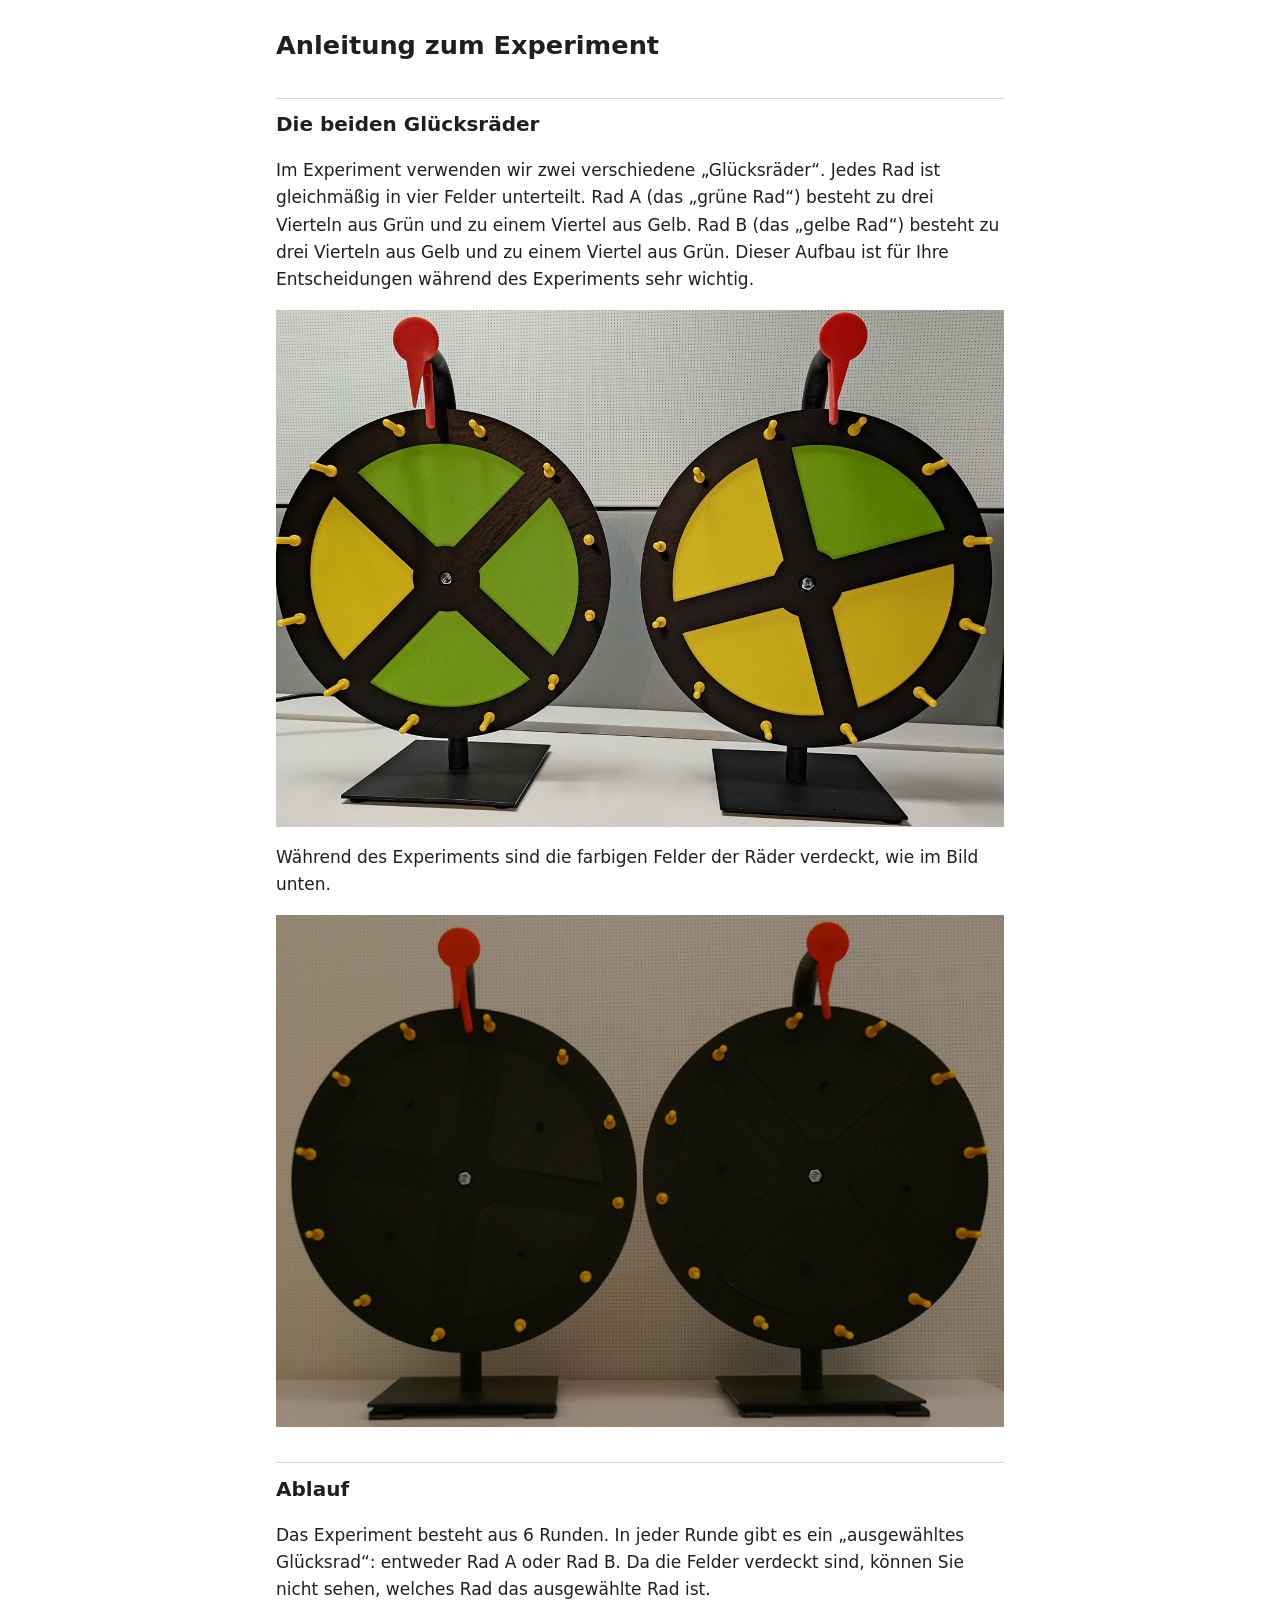
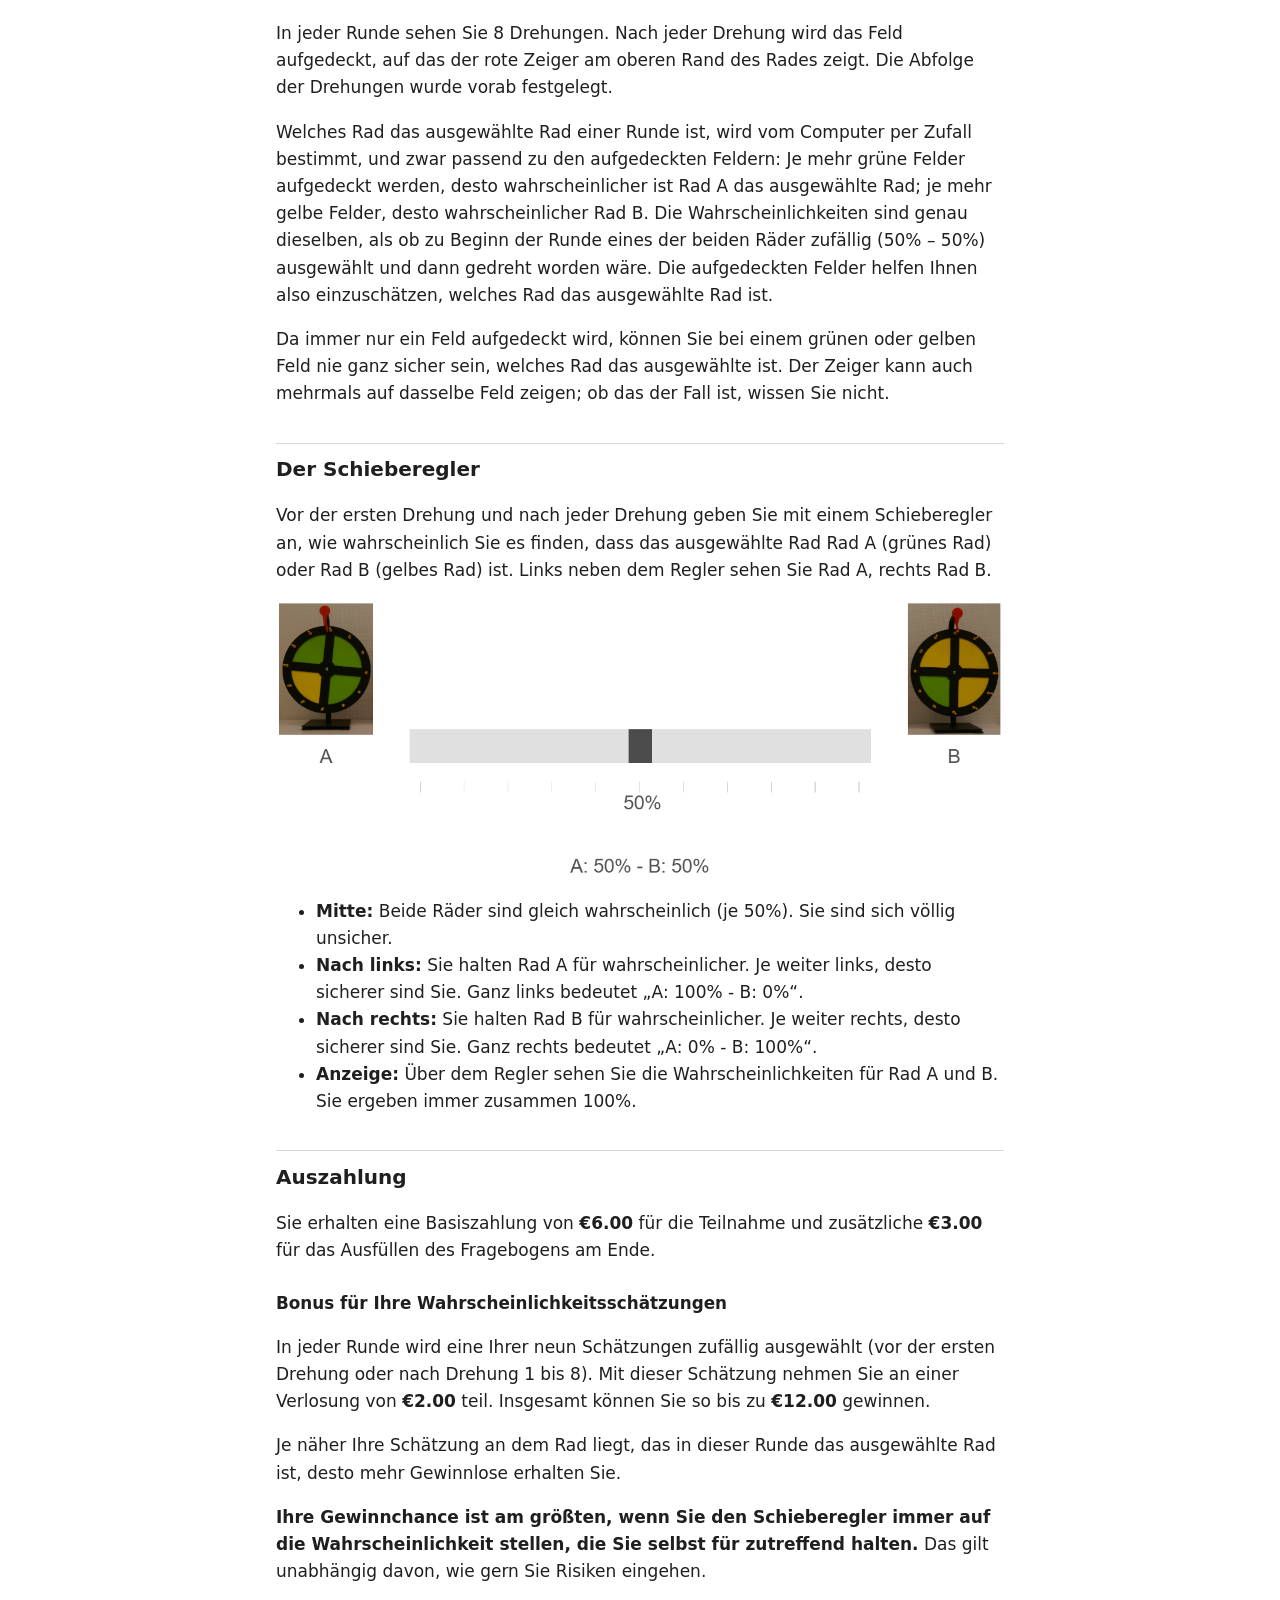
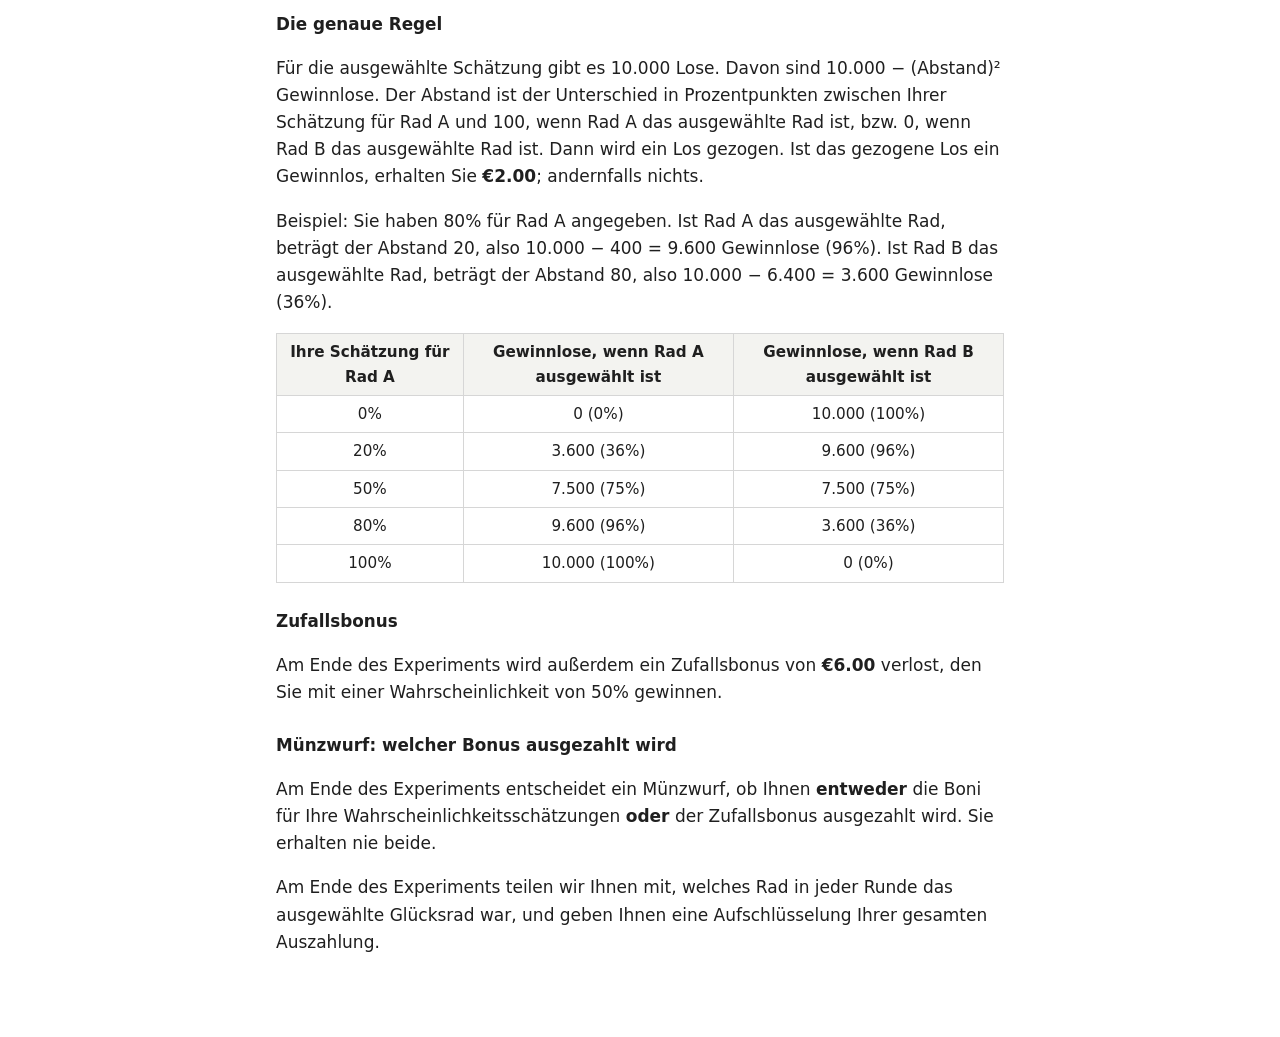
==== de/index.html @ ce8dafbd "Exact rule: say what a winning ticket pays (DE/EN) Co-Authored-By: Claude Fable 5.1 <noreply@anthrop" ====
<!doctype html>
<html lang="de">
<head>
<meta charset="utf-8">
<meta name="viewport" content="width=device-width, initial-scale=1">
<title>Anleitung zum Experiment</title>
<link rel="stylesheet" href="../style.css">
</head>
<body>
<main>
<h1>Anleitung zum Experiment</h1>

<h2>Die beiden Glücksräder</h2>
<p>Im Experiment verwenden wir zwei verschiedene „Glücksräder“. Jedes Rad ist gleichmäßig in vier Felder unterteilt. Rad A (das „grüne Rad“) besteht zu drei Vierteln aus Grün und zu einem Viertel aus Gelb. Rad B (das „gelbe Rad“) besteht zu drei Vierteln aus Gelb und zu einem Viertel aus Grün. Dieser Aufbau ist für Ihre Entscheidungen während des Experiments sehr wichtig.</p>
<img src="../img/wheels.png" width="1259" height="894" alt="Rad A links mit drei grünen und einem gelben Feld, Rad B rechts mit drei gelben und einem grünen Feld">
<p>Während des Experiments sind die farbigen Felder der Räder verdeckt, wie im Bild unten.</p>
<img src="../img/wheels-covered.png" width="746" height="524" alt="Die beiden Räder mit verdeckten Feldern">

<h2>Ablauf</h2>
<p>Das Experiment besteht aus 6 Runden. In jeder Runde gibt es ein „ausgewähltes Glücksrad“: entweder Rad A oder Rad B. Da die Felder verdeckt sind, können Sie nicht sehen, welches Rad das ausgewählte Rad ist.</p>
<p>In jeder Runde sehen Sie 8 Drehungen. Nach jeder Drehung wird das Feld aufgedeckt, auf das der rote Zeiger am oberen Rand des Rades zeigt. Die Abfolge der Drehungen wurde vorab festgelegt.</p>
<p>Welches Rad das ausgewählte Rad einer Runde ist, wird vom Computer per Zufall bestimmt, und zwar passend zu den aufgedeckten Feldern: Je mehr grüne Felder aufgedeckt werden, desto wahrscheinlicher ist Rad A das ausgewählte Rad; je mehr gelbe Felder, desto wahrscheinlicher Rad B. Die Wahrscheinlichkeiten sind genau dieselben, als ob zu Beginn der Runde eines der beiden Räder zufällig (50% – 50%) ausgewählt und dann gedreht worden wäre. Die aufgedeckten Felder helfen Ihnen also einzuschätzen, welches Rad das ausgewählte Rad ist.</p>
<p>Da immer nur ein Feld aufgedeckt wird, können Sie bei einem grünen oder gelben Feld nie ganz sicher sein, welches Rad das ausgewählte ist. Der Zeiger kann auch mehrmals auf dasselbe Feld zeigen; ob das der Fall ist, wissen Sie nicht.</p>

<h2>Der Schieberegler</h2>
<p>Vor der ersten Drehung und nach jeder Drehung geben Sie mit einem Schieberegler an, wie wahrscheinlich Sie es finden, dass das ausgewählte Rad Rad A (grünes Rad) oder Rad B (gelbes Rad) ist. Links neben dem Regler sehen Sie Rad A, rechts Rad B.</p>
<img src="../img/slider.png" width="1210" height="465" alt="Schieberegler zwischen Rad A (links) und Rad B (rechts) mit der Anzeige „A: 50% - B: 50%“">
<ul>
<li><b>Mitte:</b> Beide Räder sind gleich wahrscheinlich (je 50%). Sie sind sich völlig unsicher.</li><li><b>Nach links:</b> Sie halten Rad A für wahrscheinlicher. Je weiter links, desto sicherer sind Sie. Ganz links bedeutet „A: 100% - B: 0%“.</li><li><b>Nach rechts:</b> Sie halten Rad B für wahrscheinlicher. Je weiter rechts, desto sicherer sind Sie. Ganz rechts bedeutet „A: 0% - B: 100%“.</li><li><b>Anzeige:</b> Über dem Regler sehen Sie die Wahrscheinlichkeiten für Rad A und B. Sie ergeben immer zusammen 100%.</li>
</ul>

<h2>Auszahlung</h2>
<p>Sie erhalten eine Basiszahlung von <b>€6.00</b> für die Teilnahme und zusätzliche <b>€3.00</b> für das Ausfüllen des Fragebogens am Ende.</p>
<h3>Bonus für Ihre Wahrscheinlichkeitsschätzungen</h3>
<p>In jeder Runde wird eine Ihrer neun Schätzungen zufällig ausgewählt (vor der ersten Drehung oder nach Drehung 1 bis 8). Mit dieser Schätzung nehmen Sie an einer Verlosung von <b>€2.00</b> teil. Insgesamt können Sie so bis zu <b>€12.00</b> gewinnen.</p>
<p>Je näher Ihre Schätzung an dem Rad liegt, das in dieser Runde das ausgewählte Rad ist, desto mehr Gewinnlose erhalten Sie.</p>
<p><b>Ihre Gewinnchance ist am größten, wenn Sie den Schieberegler immer auf die Wahrscheinlichkeit stellen, die Sie selbst für zutreffend halten.</b> Das gilt unabhängig davon, wie gern Sie Risiken eingehen.</p>
<h3>Die genaue Regel</h3>
<p>Für die ausgewählte Schätzung gibt es 10.000 Lose. Davon sind 10.000 − (Abstand)² Gewinnlose. Der Abstand ist der Unterschied in Prozentpunkten zwischen Ihrer Schätzung für Rad A und 100, wenn Rad A das ausgewählte Rad ist, bzw. 0, wenn Rad B das ausgewählte Rad ist. Dann wird ein Los gezogen. Ist das gezogene Los ein Gewinnlos, erhalten Sie <b>€2.00</b>; andernfalls nichts.</p>
<p>Beispiel: Sie haben 80% für Rad A angegeben. Ist Rad A das ausgewählte Rad, beträgt der Abstand 20, also 10.000 − 400 = 9.600 Gewinnlose (96%). Ist Rad B das ausgewählte Rad, beträgt der Abstand 80, also 10.000 − 6.400 = 3.600 Gewinnlose (36%).</p>
<div class="table-wrap"><table>
<thead><tr><th scope="col">Ihre Schätzung für Rad A</th><th scope="col">Gewinnlose, wenn Rad A ausgewählt ist</th><th scope="col">Gewinnlose, wenn Rad B ausgewählt ist</th></tr></thead>
<tbody>
<tr><td>0%</td><td>0 (0%)</td><td>10.000 (100%)</td></tr>
<tr><td>20%</td><td>3.600 (36%)</td><td>9.600 (96%)</td></tr>
<tr><td>50%</td><td>7.500 (75%)</td><td>7.500 (75%)</td></tr>
<tr><td>80%</td><td>9.600 (96%)</td><td>3.600 (36%)</td></tr>
<tr><td>100%</td><td>10.000 (100%)</td><td>0 (0%)</td></tr>
</tbody>
</table></div>
<h3>Zufallsbonus</h3>
<p>Am Ende des Experiments wird außerdem ein Zufallsbonus von <b>€6.00</b> verlost, den Sie mit einer Wahrscheinlichkeit von 50% gewinnen.</p>
<h3>Münzwurf: welcher Bonus ausgezahlt wird</h3>
<p>Am Ende des Experiments entscheidet ein Münzwurf, ob Ihnen <b>entweder</b> die Boni für Ihre Wahrscheinlichkeitsschätzungen <b>oder</b> der Zufallsbonus ausgezahlt wird. Sie erhalten nie beide.</p>
<p>Am Ende des Experiments teilen wir Ihnen mit, welches Rad in jeder Runde das ausgewählte Glücksrad war, und geben Ihnen eine Aufschlüsselung Ihrer gesamten Auszahlung.</p>
</main>
</body>
</html>
---- style.css ----
:root {
  --text: #1f1f1f;
  --muted: #555;
  --bg: #ffffff;
  --line: #d6d6d6;
  --accent: #2f6f2f;
  --head: #f3f3f0;
}

@media (prefers-color-scheme: dark) {
  :root {
    --text: #ececec;
    --muted: #b5b5b5;
    --bg: #161616;
    --line: #3a3a3a;
    --accent: #8fd18f;
    --head: #222;
  }
}

* { box-sizing: border-box; }

html { -webkit-text-size-adjust: 100%; }

body {
  margin: 0;
  background: var(--bg);
  color: var(--text);
  font: 17px/1.6 system-ui, -apple-system, "Segoe UI", Roboto, Arial, sans-serif;
}

main {
  max-width: 760px;
  margin: 0 auto;
  padding: 24px 16px 64px;
}

h1 { font-size: 1.6rem; line-height: 1.25; margin: 0.4rem 0 1.2rem; }
h2 { font-size: 1.25rem; margin: 2.2rem 0 0.6rem; padding-top: 0.6rem; border-top: 1px solid var(--line); }
h3 { font-size: 1.05rem; margin: 1.6rem 0 0.4rem; }

p, li { max-width: 68ch; }

img {
  display: block;
  max-width: 100%;
  height: auto;
  margin: 12px auto 16px;
}

a { color: var(--accent); }

.table-wrap { overflow-x: auto; margin: 12px 0 8px; }

table { border-collapse: collapse; width: 100%; font-size: 0.95rem; }

th, td { border: 1px solid var(--line); padding: 6px 10px; text-align: center; }

th { background: var(--head); font-weight: 600; }
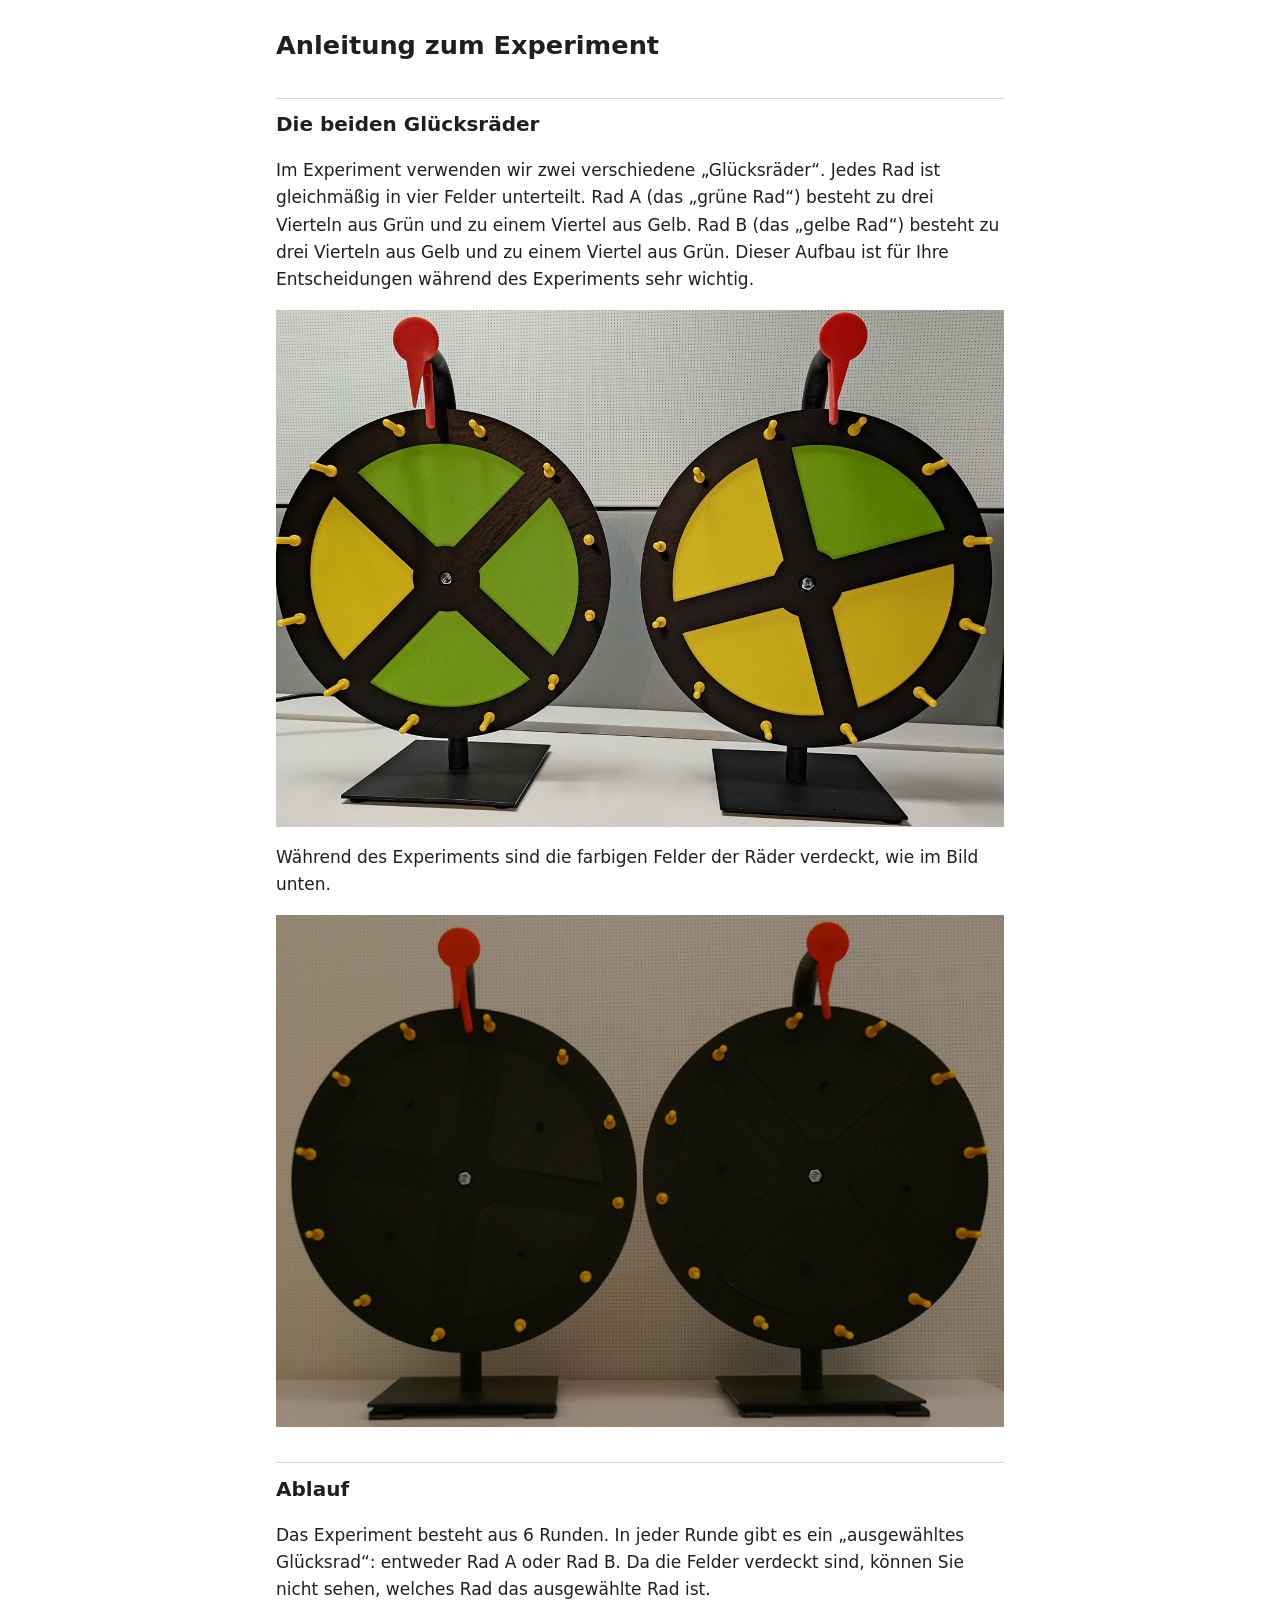
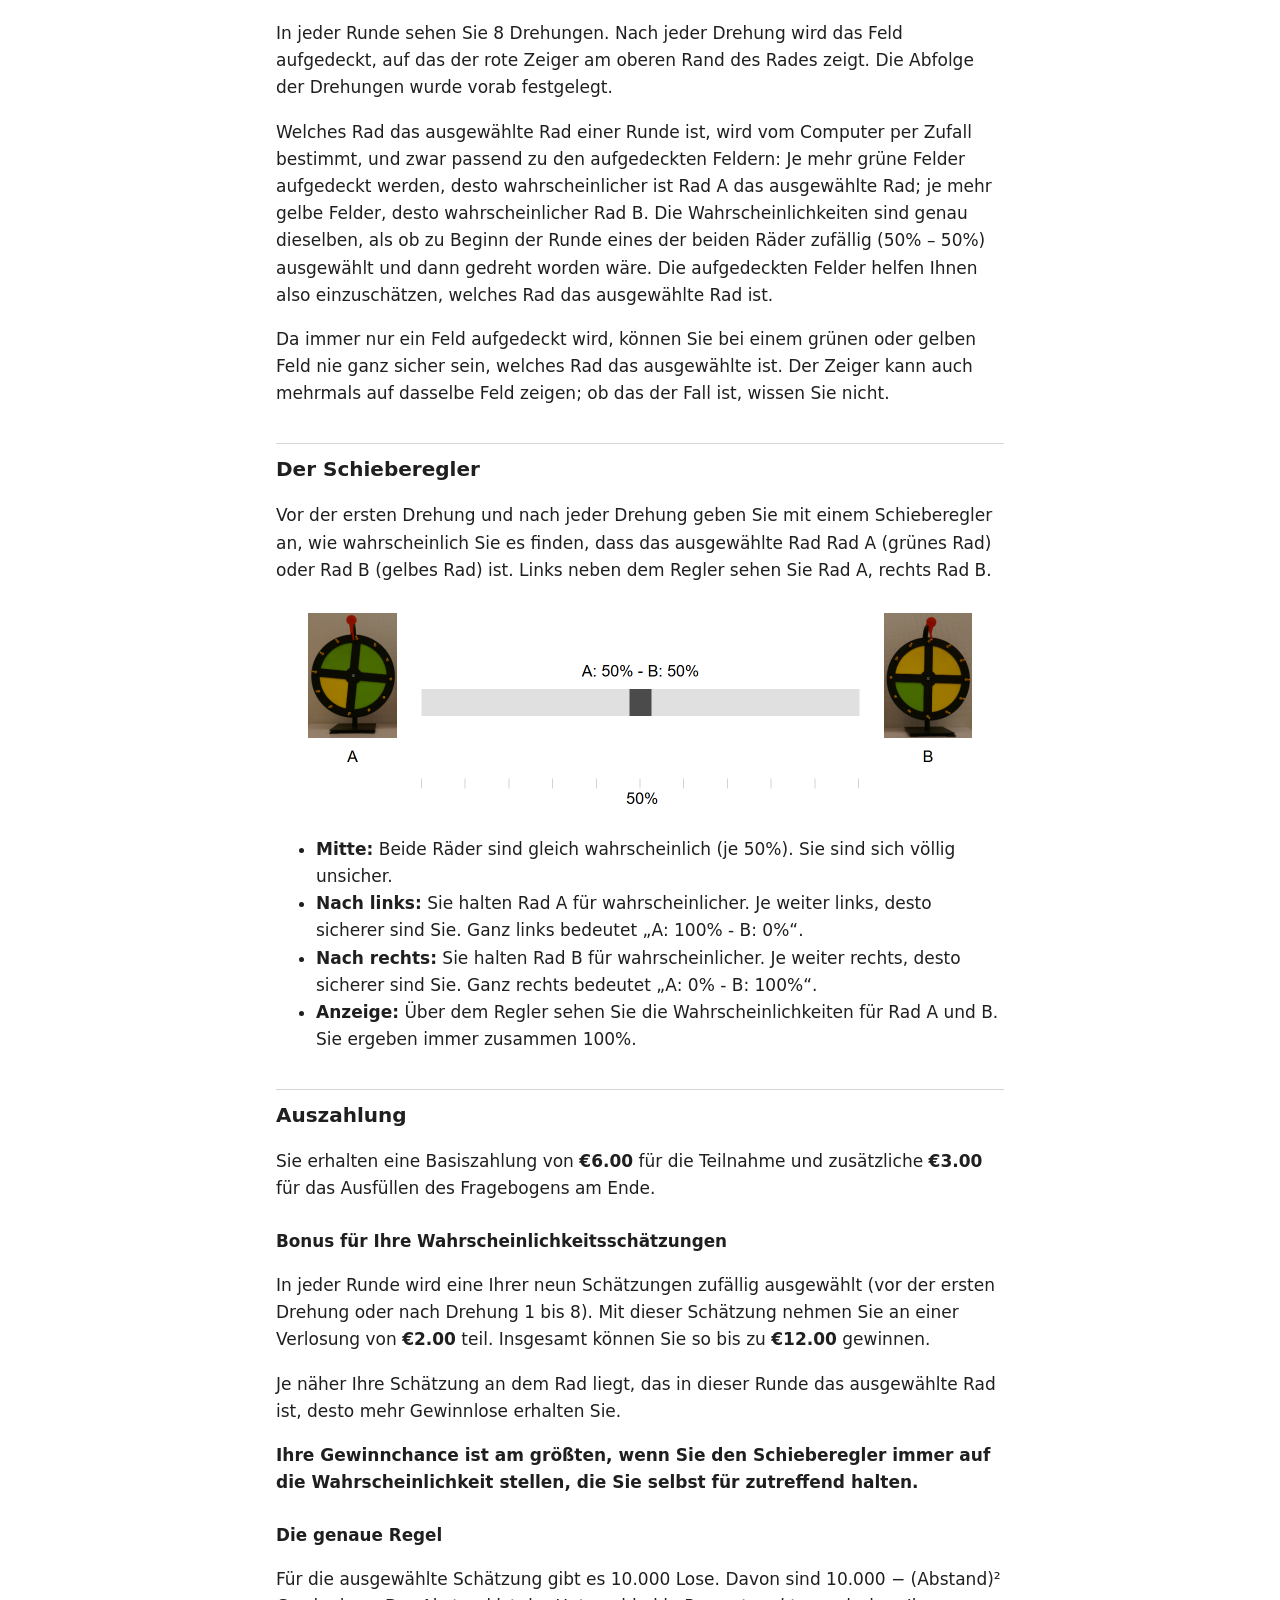
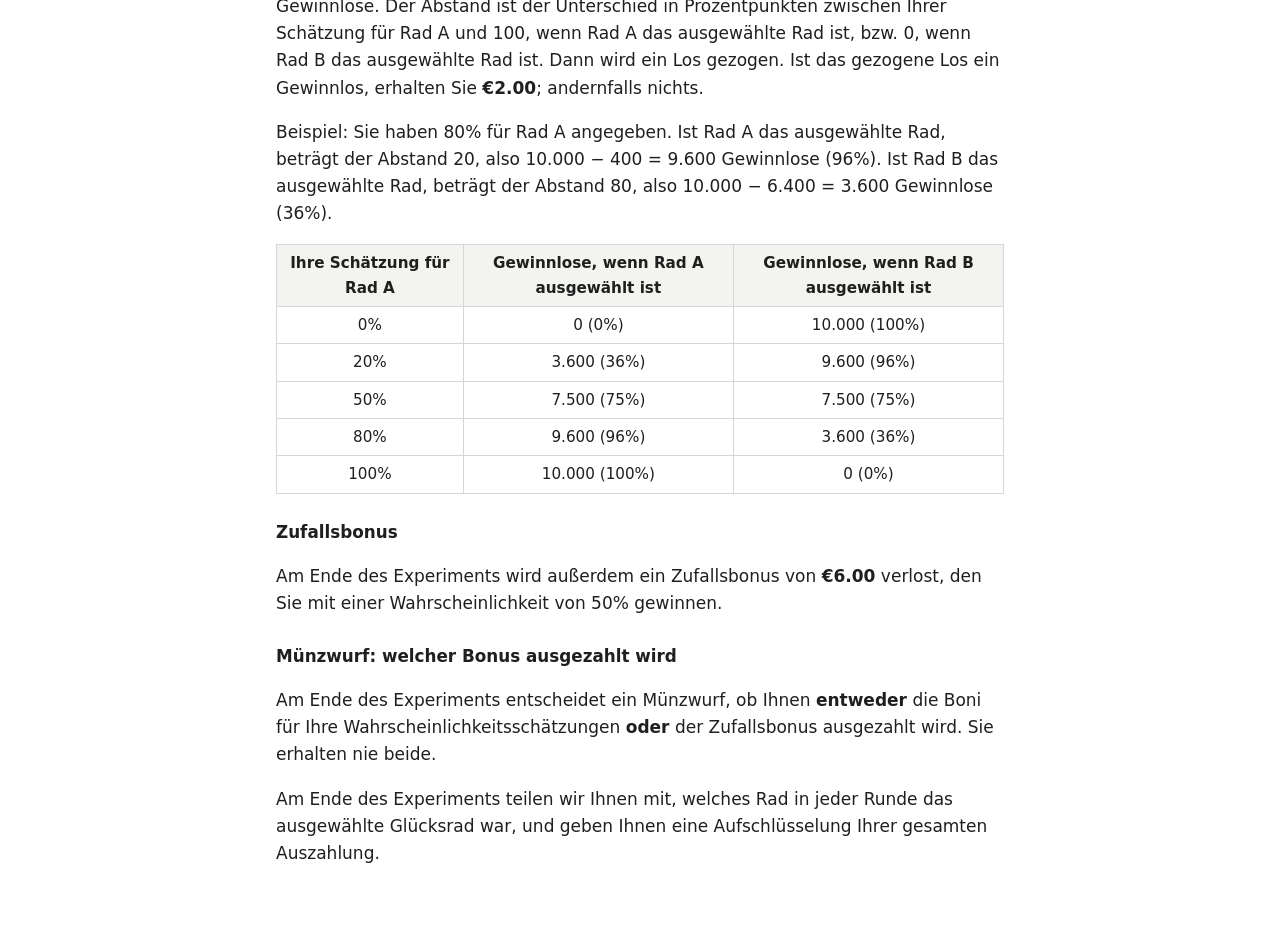
==== commit 2dee4636: "New-style slider picture (readout above the slider); drop the risk-attitude sentence Co-Authored-By:" ====
--- a/de/index.html
+++ b/de/index.html
@@ -24,7 +24,7 @@
 
 <h2>Der Schieberegler</h2>
 <p>Vor der ersten Drehung und nach jeder Drehung geben Sie mit einem Schieberegler an, wie wahrscheinlich Sie es finden, dass das ausgewählte Rad Rad A (grünes Rad) oder Rad B (gelbes Rad) ist. Links neben dem Regler sehen Sie Rad A, rechts Rad B.</p>
-<img src="../img/slider.png" width="1210" height="465" alt="Schieberegler zwischen Rad A (links) und Rad B (rechts) mit der Anzeige „A: 50% - B: 50%“">
+<img src="../img/slider.png" width="688" height="218" alt="Schieberegler zwischen Rad A (links) und Rad B (rechts) mit der Anzeige „A: 50% - B: 50%“">
 <ul>
 <li><b>Mitte:</b> Beide Räder sind gleich wahrscheinlich (je 50%). Sie sind sich völlig unsicher.</li><li><b>Nach links:</b> Sie halten Rad A für wahrscheinlicher. Je weiter links, desto sicherer sind Sie. Ganz links bedeutet „A: 100% - B: 0%“.</li><li><b>Nach rechts:</b> Sie halten Rad B für wahrscheinlicher. Je weiter rechts, desto sicherer sind Sie. Ganz rechts bedeutet „A: 0% - B: 100%“.</li><li><b>Anzeige:</b> Über dem Regler sehen Sie die Wahrscheinlichkeiten für Rad A und B. Sie ergeben immer zusammen 100%.</li>
 </ul>
@@ -34,7 +34,7 @@
 <h3>Bonus für Ihre Wahrscheinlichkeitsschätzungen</h3>
 <p>In jeder Runde wird eine Ihrer neun Schätzungen zufällig ausgewählt (vor der ersten Drehung oder nach Drehung 1 bis 8). Mit dieser Schätzung nehmen Sie an einer Verlosung von <b>€2.00</b> teil. Insgesamt können Sie so bis zu <b>€12.00</b> gewinnen.</p>
 <p>Je näher Ihre Schätzung an dem Rad liegt, das in dieser Runde das ausgewählte Rad ist, desto mehr Gewinnlose erhalten Sie.</p>
-<p><b>Ihre Gewinnchance ist am größten, wenn Sie den Schieberegler immer auf die Wahrscheinlichkeit stellen, die Sie selbst für zutreffend halten.</b> Das gilt unabhängig davon, wie gern Sie Risiken eingehen.</p>
+<p><b>Ihre Gewinnchance ist am größten, wenn Sie den Schieberegler immer auf die Wahrscheinlichkeit stellen, die Sie selbst für zutreffend halten.</b></p>
 <h3>Die genaue Regel</h3>
 <p>Für die ausgewählte Schätzung gibt es 10.000 Lose. Davon sind 10.000 − (Abstand)² Gewinnlose. Der Abstand ist der Unterschied in Prozentpunkten zwischen Ihrer Schätzung für Rad A und 100, wenn Rad A das ausgewählte Rad ist, bzw. 0, wenn Rad B das ausgewählte Rad ist. Dann wird ein Los gezogen. Ist das gezogene Los ein Gewinnlos, erhalten Sie <b>€2.00</b>; andernfalls nichts.</p>
 <p>Beispiel: Sie haben 80% für Rad A angegeben. Ist Rad A das ausgewählte Rad, beträgt der Abstand 20, also 10.000 − 400 = 9.600 Gewinnlose (96%). Ist Rad B das ausgewählte Rad, beträgt der Abstand 80, also 10.000 − 6.400 = 3.600 Gewinnlose (36%).</p>
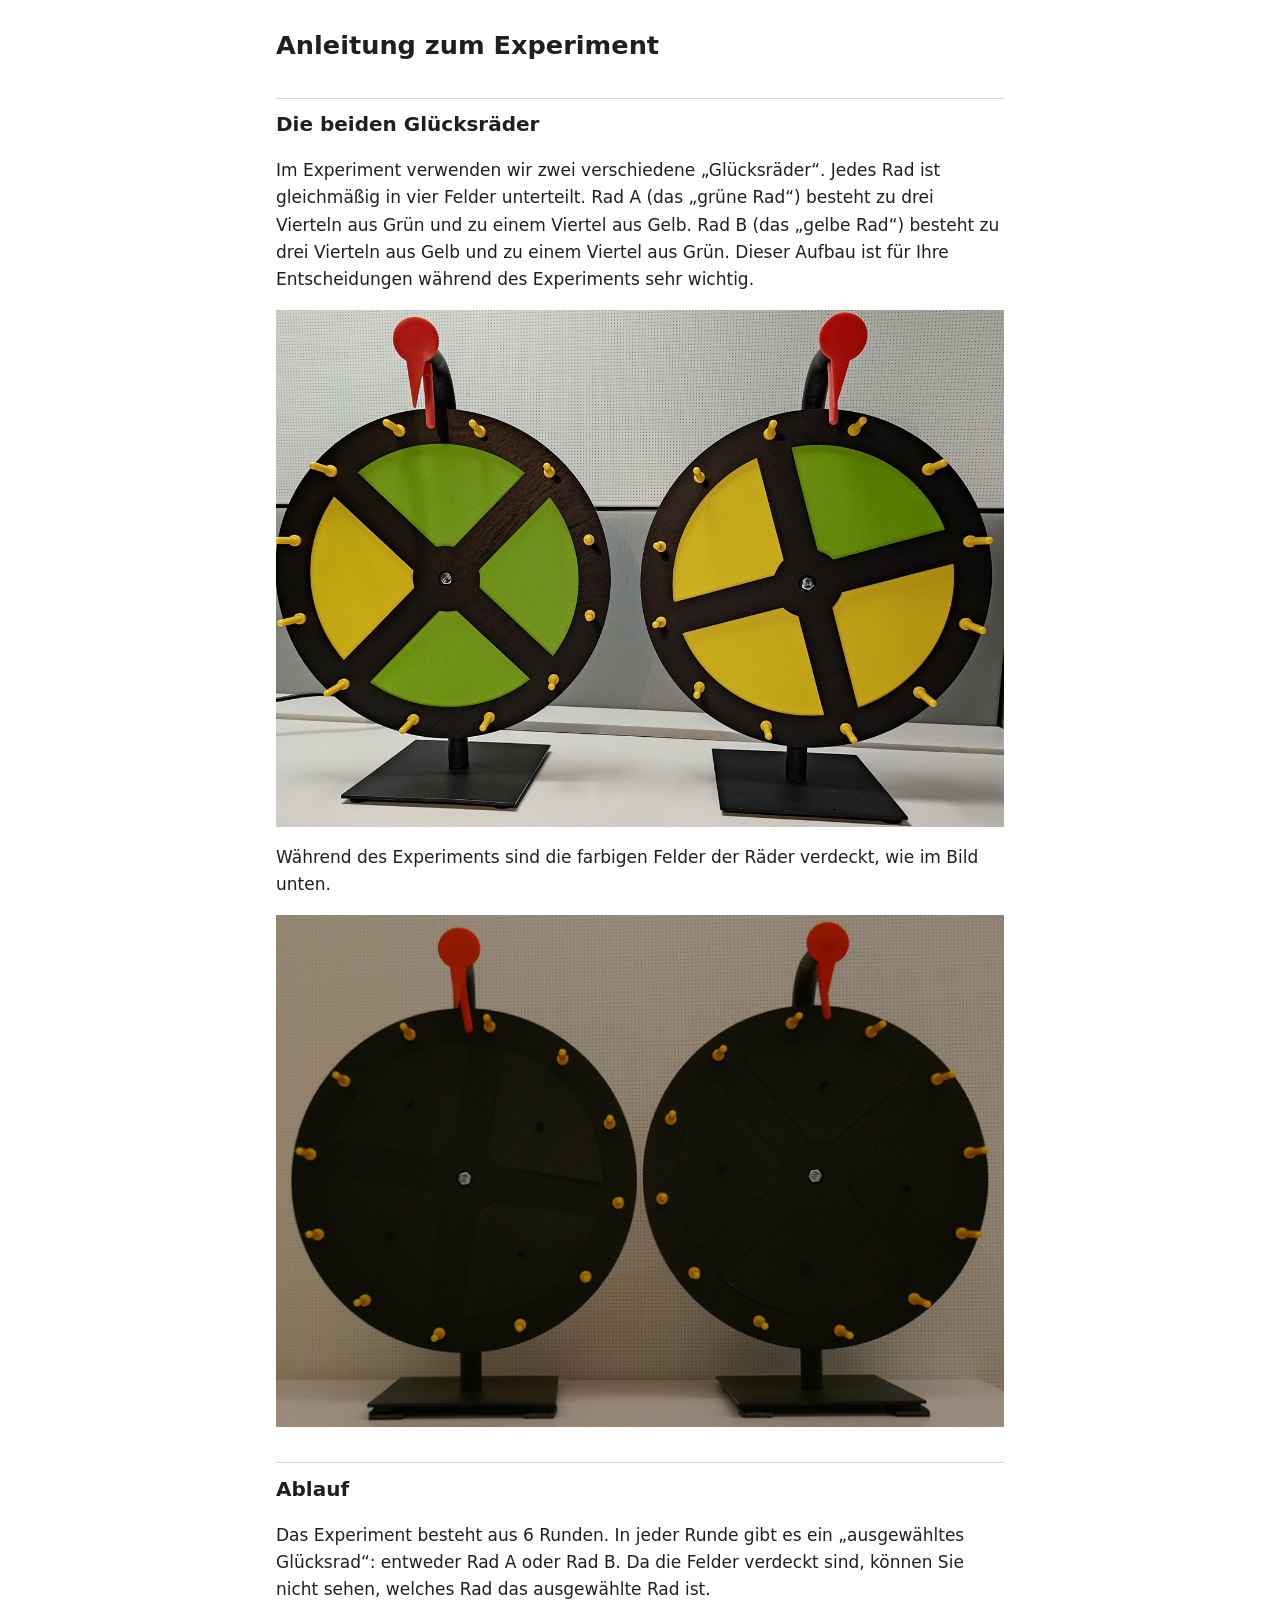
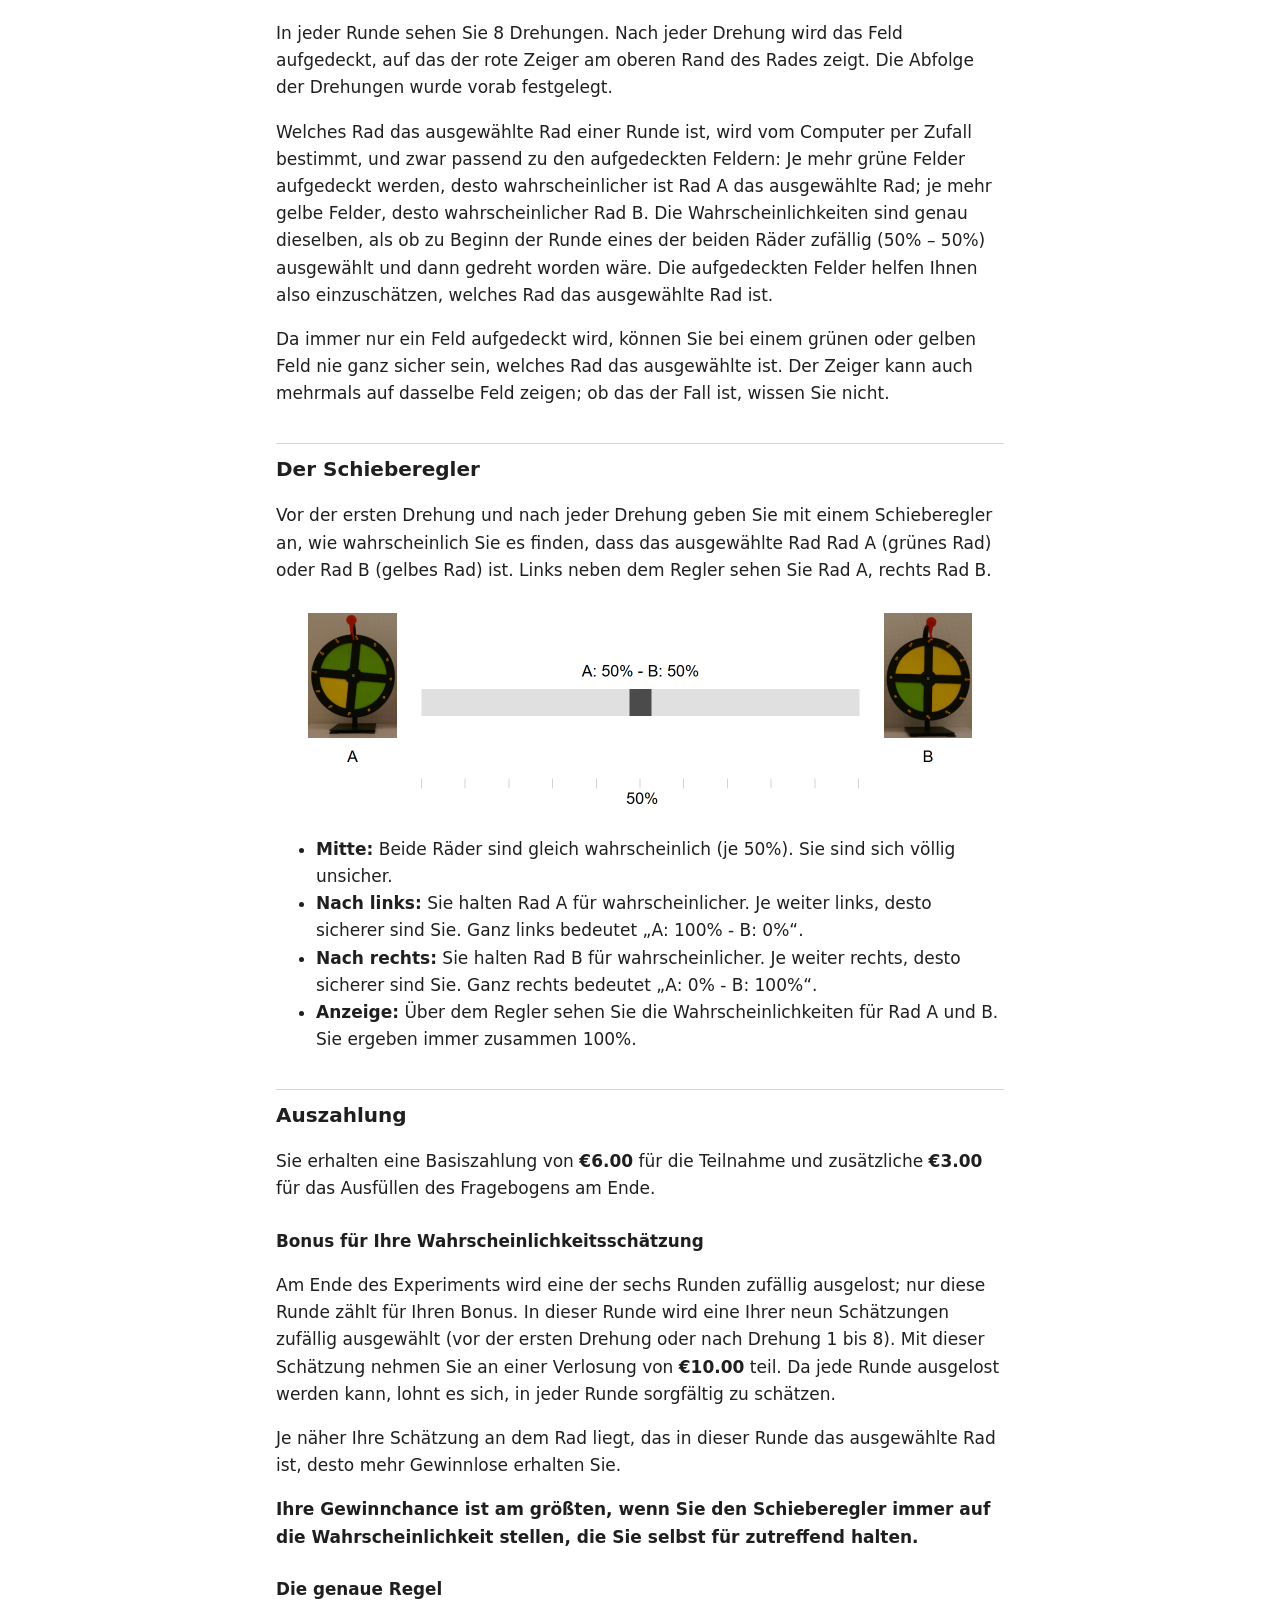
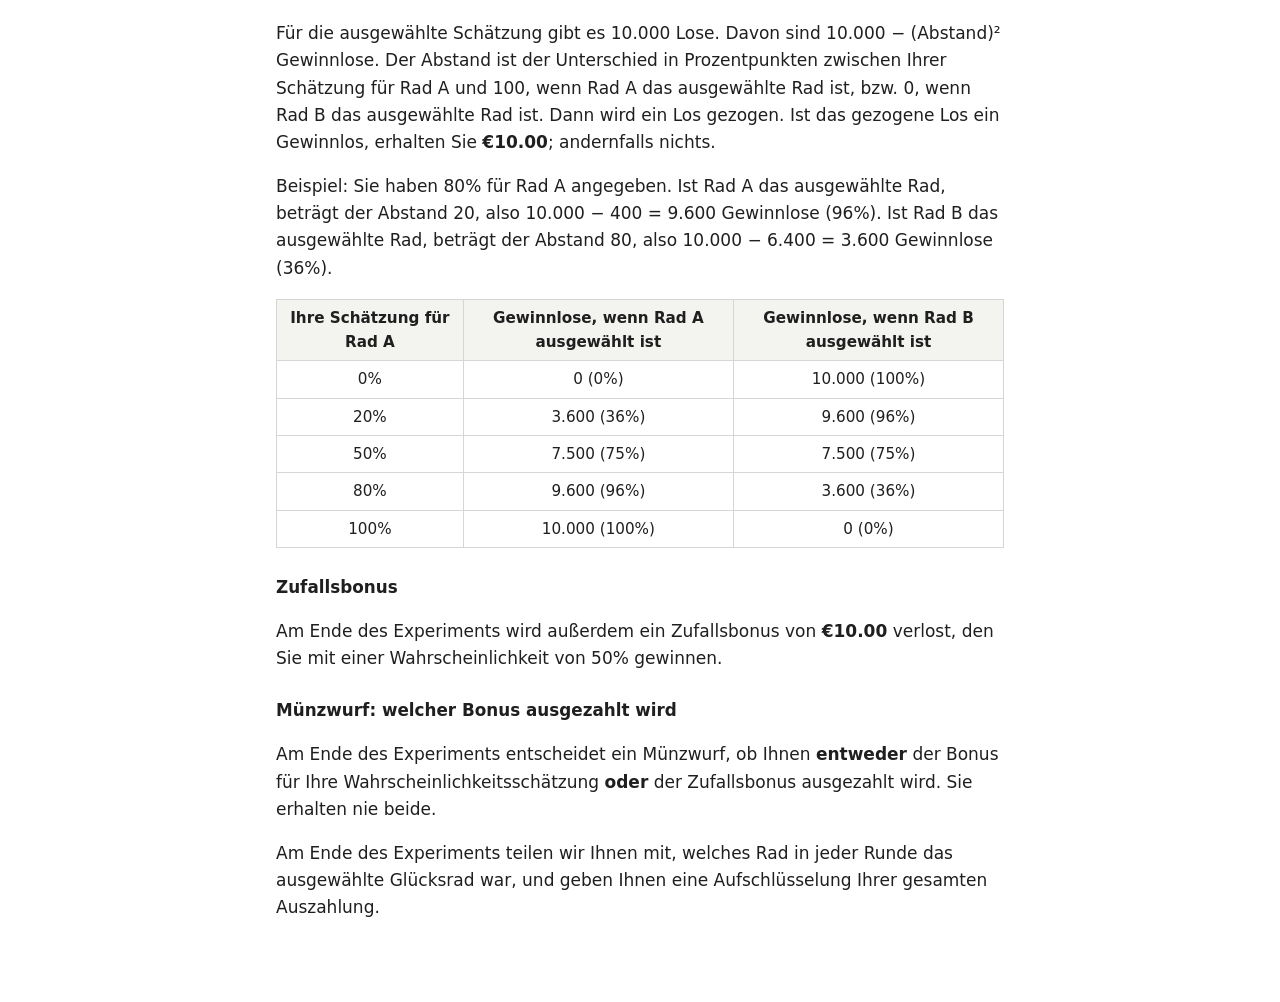
==== commit f17eaa1c: "Pay one round: one drawn round, coin flip between its belief lottery and its bonus (10.00 each) Co-A" ====
--- a/de/index.html
+++ b/de/index.html
@@ -31,12 +31,12 @@
 
 <h2>Auszahlung</h2>
 <p>Sie erhalten eine Basiszahlung von <b>€6.00</b> für die Teilnahme und zusätzliche <b>€3.00</b> für das Ausfüllen des Fragebogens am Ende.</p>
-<h3>Bonus für Ihre Wahrscheinlichkeitsschätzungen</h3>
-<p>In jeder Runde wird eine Ihrer neun Schätzungen zufällig ausgewählt (vor der ersten Drehung oder nach Drehung 1 bis 8). Mit dieser Schätzung nehmen Sie an einer Verlosung von <b>€2.00</b> teil. Insgesamt können Sie so bis zu <b>€12.00</b> gewinnen.</p>
+<h3>Bonus für Ihre Wahrscheinlichkeitsschätzung</h3>
+<p>Am Ende des Experiments wird eine der sechs Runden zufällig ausgelost; nur diese Runde zählt für Ihren Bonus. In dieser Runde wird eine Ihrer neun Schätzungen zufällig ausgewählt (vor der ersten Drehung oder nach Drehung 1 bis 8). Mit dieser Schätzung nehmen Sie an einer Verlosung von <b>€10.00</b> teil. Da jede Runde ausgelost werden kann, lohnt es sich, in jeder Runde sorgfältig zu schätzen.</p>
 <p>Je näher Ihre Schätzung an dem Rad liegt, das in dieser Runde das ausgewählte Rad ist, desto mehr Gewinnlose erhalten Sie.</p>
 <p><b>Ihre Gewinnchance ist am größten, wenn Sie den Schieberegler immer auf die Wahrscheinlichkeit stellen, die Sie selbst für zutreffend halten.</b></p>
 <h3>Die genaue Regel</h3>
-<p>Für die ausgewählte Schätzung gibt es 10.000 Lose. Davon sind 10.000 − (Abstand)² Gewinnlose. Der Abstand ist der Unterschied in Prozentpunkten zwischen Ihrer Schätzung für Rad A und 100, wenn Rad A das ausgewählte Rad ist, bzw. 0, wenn Rad B das ausgewählte Rad ist. Dann wird ein Los gezogen. Ist das gezogene Los ein Gewinnlos, erhalten Sie <b>€2.00</b>; andernfalls nichts.</p>
+<p>Für die ausgewählte Schätzung gibt es 10.000 Lose. Davon sind 10.000 − (Abstand)² Gewinnlose. Der Abstand ist der Unterschied in Prozentpunkten zwischen Ihrer Schätzung für Rad A und 100, wenn Rad A das ausgewählte Rad ist, bzw. 0, wenn Rad B das ausgewählte Rad ist. Dann wird ein Los gezogen. Ist das gezogene Los ein Gewinnlos, erhalten Sie <b>€10.00</b>; andernfalls nichts.</p>
 <p>Beispiel: Sie haben 80% für Rad A angegeben. Ist Rad A das ausgewählte Rad, beträgt der Abstand 20, also 10.000 − 400 = 9.600 Gewinnlose (96%). Ist Rad B das ausgewählte Rad, beträgt der Abstand 80, also 10.000 − 6.400 = 3.600 Gewinnlose (36%).</p>
 <div class="table-wrap"><table>
 <thead><tr><th scope="col">Ihre Schätzung für Rad A</th><th scope="col">Gewinnlose, wenn Rad A ausgewählt ist</th><th scope="col">Gewinnlose, wenn Rad B ausgewählt ist</th></tr></thead>
@@ -49,9 +49,9 @@
 </tbody>
 </table></div>
 <h3>Zufallsbonus</h3>
-<p>Am Ende des Experiments wird außerdem ein Zufallsbonus von <b>€6.00</b> verlost, den Sie mit einer Wahrscheinlichkeit von 50% gewinnen.</p>
+<p>Am Ende des Experiments wird außerdem ein Zufallsbonus von <b>€10.00</b> verlost, den Sie mit einer Wahrscheinlichkeit von 50% gewinnen.</p>
 <h3>Münzwurf: welcher Bonus ausgezahlt wird</h3>
-<p>Am Ende des Experiments entscheidet ein Münzwurf, ob Ihnen <b>entweder</b> die Boni für Ihre Wahrscheinlichkeitsschätzungen <b>oder</b> der Zufallsbonus ausgezahlt wird. Sie erhalten nie beide.</p>
+<p>Am Ende des Experiments entscheidet ein Münzwurf, ob Ihnen <b>entweder</b> der Bonus für Ihre Wahrscheinlichkeitsschätzung <b>oder</b> der Zufallsbonus ausgezahlt wird. Sie erhalten nie beide.</p>
 <p>Am Ende des Experiments teilen wir Ihnen mit, welches Rad in jeder Runde das ausgewählte Glücksrad war, und geben Ihnen eine Aufschlüsselung Ihrer gesamten Auszahlung.</p>
 </main>
 </body>
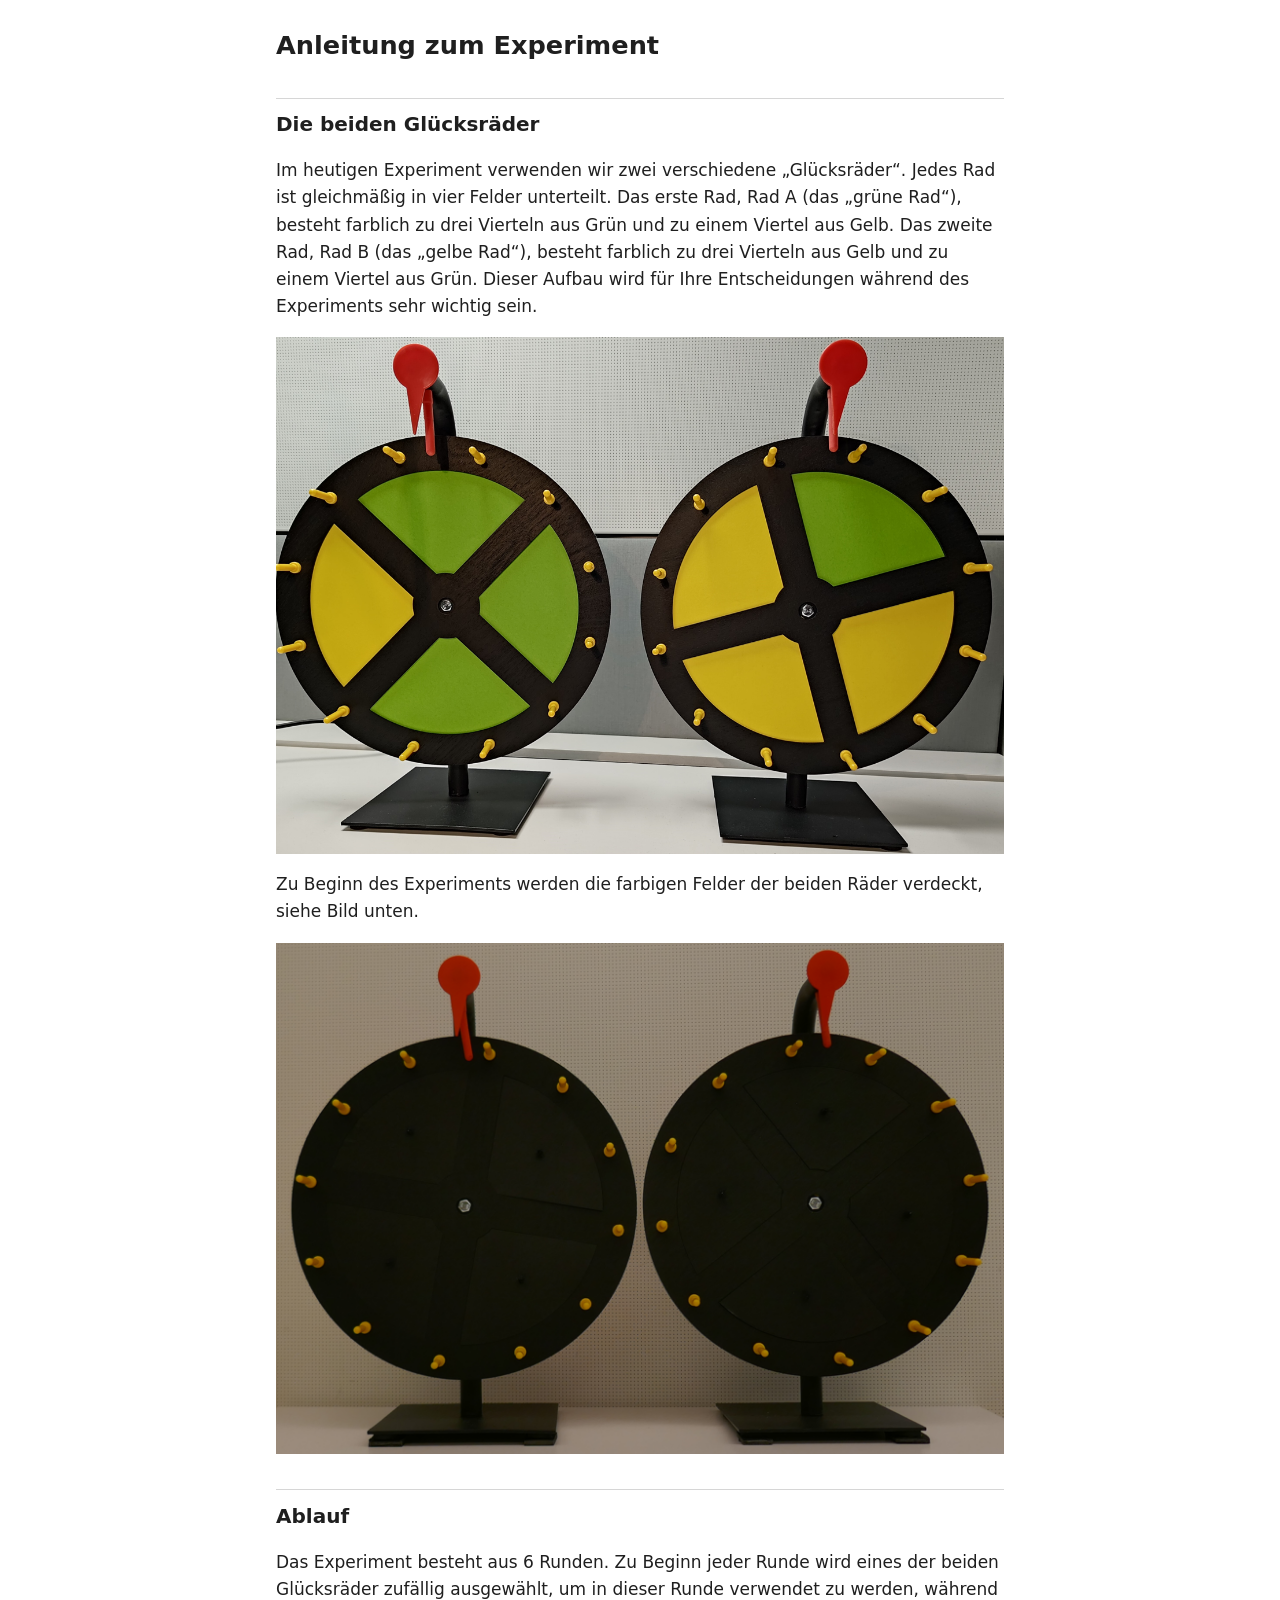
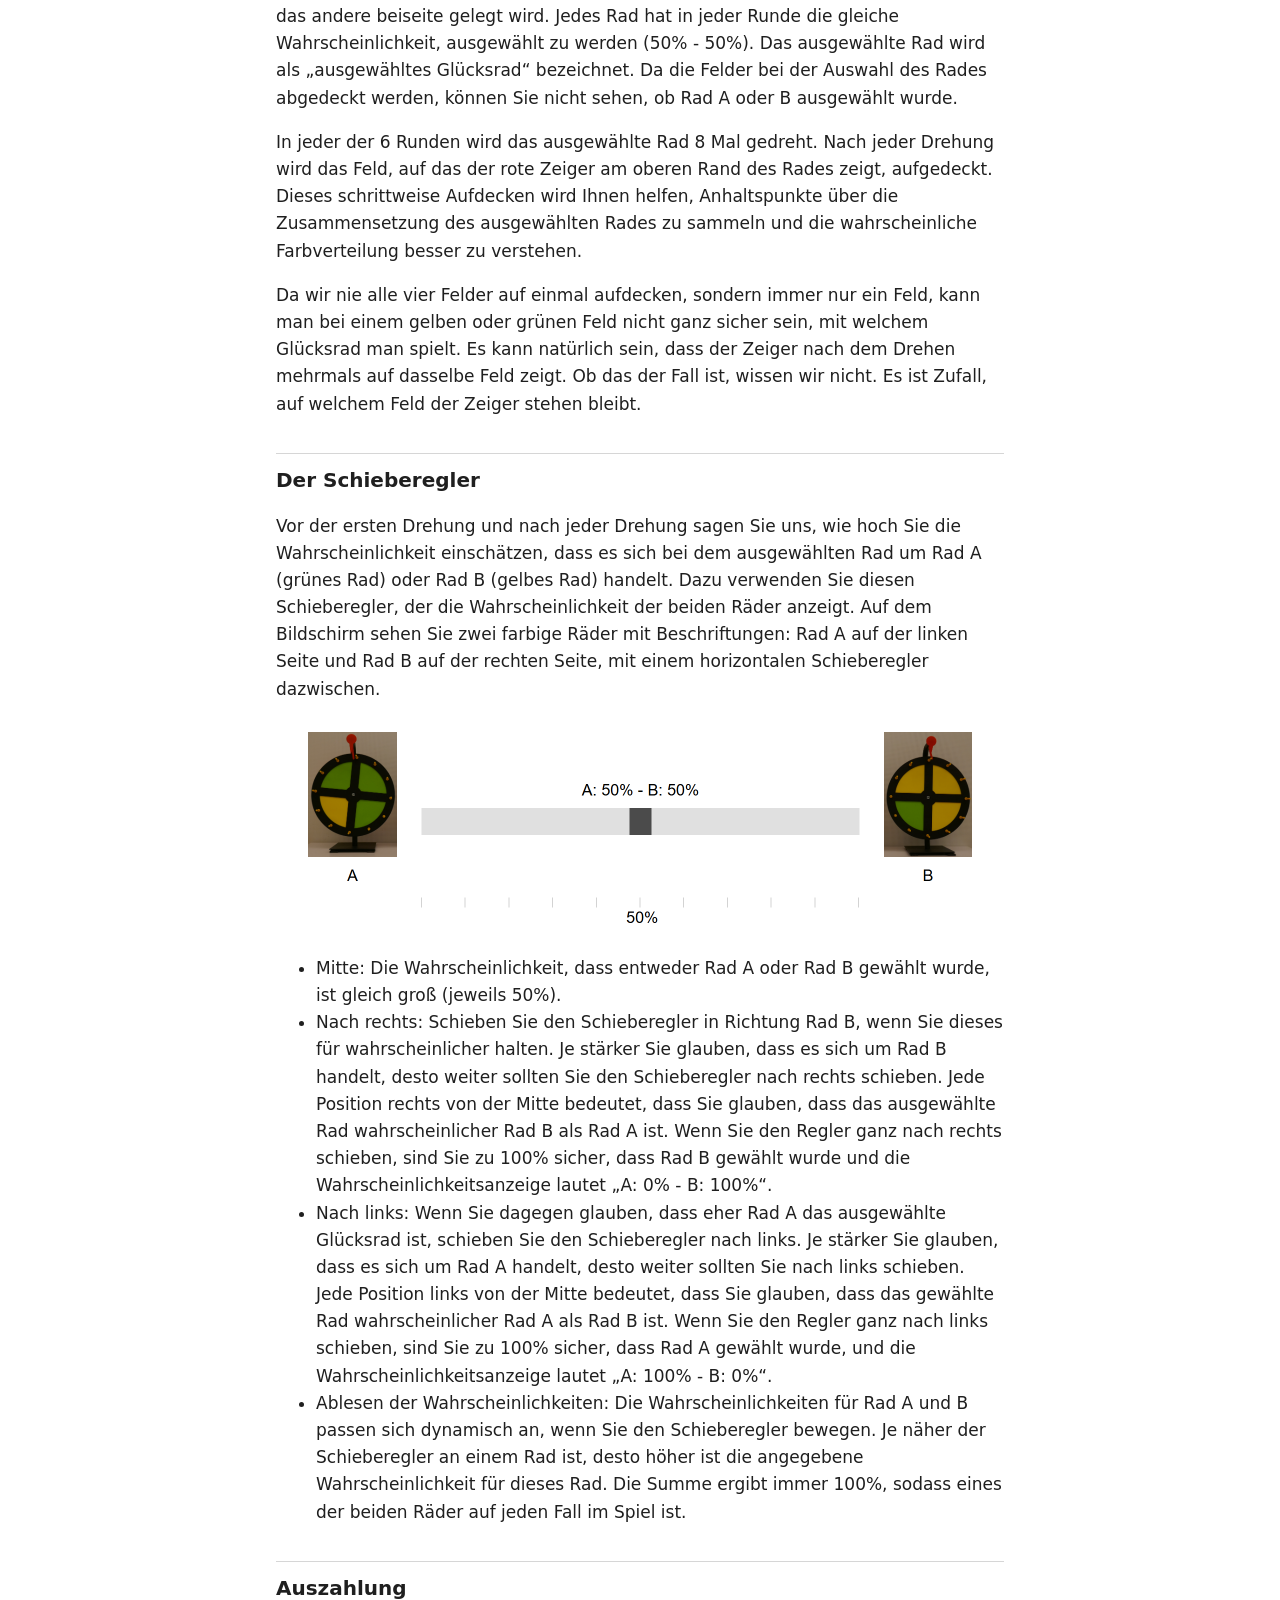
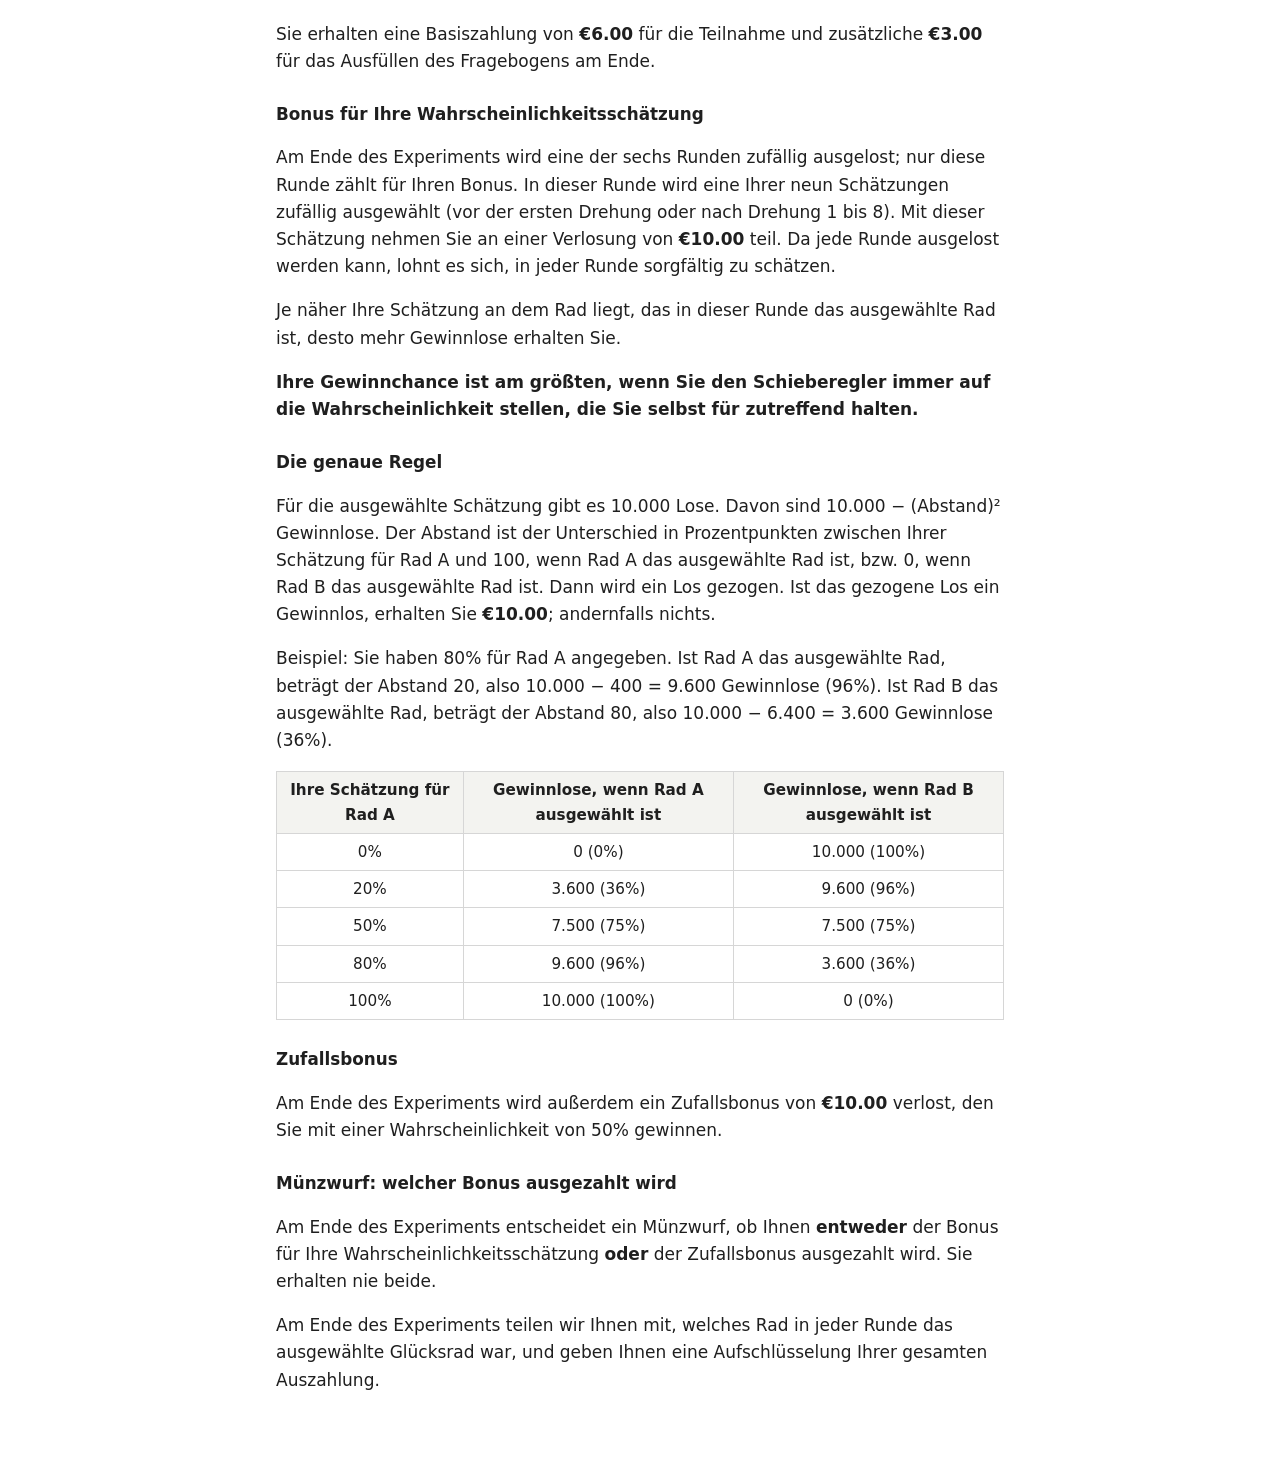
==== commit 3b3b1af5: "German pages: game description as on the HHU instructions site Replace the wheels, procedure and sli" ====
--- a/de/index.html
+++ b/de/index.html
@@ -11,22 +11,24 @@
 <h1>Anleitung zum Experiment</h1>
 
 <h2>Die beiden Glücksräder</h2>
-<p>Im Experiment verwenden wir zwei verschiedene „Glücksräder“. Jedes Rad ist gleichmäßig in vier Felder unterteilt. Rad A (das „grüne Rad“) besteht zu drei Vierteln aus Grün und zu einem Viertel aus Gelb. Rad B (das „gelbe Rad“) besteht zu drei Vierteln aus Gelb und zu einem Viertel aus Grün. Dieser Aufbau ist für Ihre Entscheidungen während des Experiments sehr wichtig.</p>
+<p>Im heutigen Experiment verwenden wir zwei verschiedene „Glücksräder“. Jedes Rad ist gleichmäßig in vier Felder unterteilt. Das erste Rad, Rad A (das „grüne Rad“), besteht farblich zu drei Vierteln aus Grün und zu einem Viertel aus Gelb. Das zweite Rad, Rad B (das „gelbe Rad“), besteht farblich zu drei Vierteln aus Gelb und zu einem Viertel aus Grün. Dieser Aufbau wird für Ihre Entscheidungen während des Experiments sehr wichtig sein.</p>
 <img src="../img/wheels.png" width="1259" height="894" alt="Rad A links mit drei grünen und einem gelben Feld, Rad B rechts mit drei gelben und einem grünen Feld">
-<p>Während des Experiments sind die farbigen Felder der Räder verdeckt, wie im Bild unten.</p>
+<p>Zu Beginn des Experiments werden die farbigen Felder der beiden Räder verdeckt, siehe Bild unten.</p>
 <img src="../img/wheels-covered.png" width="746" height="524" alt="Die beiden Räder mit verdeckten Feldern">
 
 <h2>Ablauf</h2>
-<p>Das Experiment besteht aus 6 Runden. In jeder Runde gibt es ein „ausgewähltes Glücksrad“: entweder Rad A oder Rad B. Da die Felder verdeckt sind, können Sie nicht sehen, welches Rad das ausgewählte Rad ist.</p>
-<p>In jeder Runde sehen Sie 8 Drehungen. Nach jeder Drehung wird das Feld aufgedeckt, auf das der rote Zeiger am oberen Rand des Rades zeigt. Die Abfolge der Drehungen wurde vorab festgelegt.</p>
-<p>Welches Rad das ausgewählte Rad einer Runde ist, wird vom Computer per Zufall bestimmt, und zwar passend zu den aufgedeckten Feldern: Je mehr grüne Felder aufgedeckt werden, desto wahrscheinlicher ist Rad A das ausgewählte Rad; je mehr gelbe Felder, desto wahrscheinlicher Rad B. Die Wahrscheinlichkeiten sind genau dieselben, als ob zu Beginn der Runde eines der beiden Räder zufällig (50% – 50%) ausgewählt und dann gedreht worden wäre. Die aufgedeckten Felder helfen Ihnen also einzuschätzen, welches Rad das ausgewählte Rad ist.</p>
-<p>Da immer nur ein Feld aufgedeckt wird, können Sie bei einem grünen oder gelben Feld nie ganz sicher sein, welches Rad das ausgewählte ist. Der Zeiger kann auch mehrmals auf dasselbe Feld zeigen; ob das der Fall ist, wissen Sie nicht.</p>
+<p>Das Experiment besteht aus 6 Runden. Zu Beginn jeder Runde wird eines der beiden Glücksräder zufällig ausgewählt, um in dieser Runde verwendet zu werden, während das andere beiseite gelegt wird. Jedes Rad hat in jeder Runde die gleiche Wahrscheinlichkeit, ausgewählt zu werden (50% - 50%). Das ausgewählte Rad wird als „ausgewähltes Glücksrad“ bezeichnet. Da die Felder bei der Auswahl des Rades abgedeckt werden, können Sie nicht sehen, ob Rad A oder B ausgewählt wurde.</p>
+<p>In jeder der 6 Runden wird das ausgewählte Rad 8 Mal gedreht. Nach jeder Drehung wird das Feld, auf das der rote Zeiger am oberen Rand des Rades zeigt, aufgedeckt. Dieses schrittweise Aufdecken wird Ihnen helfen, Anhaltspunkte über die Zusammensetzung des ausgewählten Rades zu sammeln und die wahrscheinliche Farbverteilung besser zu verstehen.</p>
+<p>Da wir nie alle vier Felder auf einmal aufdecken, sondern immer nur ein Feld, kann man bei einem gelben oder grünen Feld nicht ganz sicher sein, mit welchem Glücksrad man spielt. Es kann natürlich sein, dass der Zeiger nach dem Drehen mehrmals auf dasselbe Feld zeigt. Ob das der Fall ist, wissen wir nicht. Es ist Zufall, auf welchem Feld der Zeiger stehen bleibt.</p>
 
 <h2>Der Schieberegler</h2>
-<p>Vor der ersten Drehung und nach jeder Drehung geben Sie mit einem Schieberegler an, wie wahrscheinlich Sie es finden, dass das ausgewählte Rad Rad A (grünes Rad) oder Rad B (gelbes Rad) ist. Links neben dem Regler sehen Sie Rad A, rechts Rad B.</p>
+<p>Vor der ersten Drehung und nach jeder Drehung sagen Sie uns, wie hoch Sie die Wahrscheinlichkeit einschätzen, dass es sich bei dem ausgewählten Rad um Rad A (grünes Rad) oder Rad B (gelbes Rad) handelt. Dazu verwenden Sie diesen Schieberegler, der die Wahrscheinlichkeit der beiden Räder anzeigt. Auf dem Bildschirm sehen Sie zwei farbige Räder mit Beschriftungen: Rad A auf der linken Seite und Rad B auf der rechten Seite, mit einem horizontalen Schieberegler dazwischen.</p>
 <img src="../img/slider.png" width="688" height="218" alt="Schieberegler zwischen Rad A (links) und Rad B (rechts) mit der Anzeige „A: 50% - B: 50%“">
 <ul>
-<li><b>Mitte:</b> Beide Räder sind gleich wahrscheinlich (je 50%). Sie sind sich völlig unsicher.</li><li><b>Nach links:</b> Sie halten Rad A für wahrscheinlicher. Je weiter links, desto sicherer sind Sie. Ganz links bedeutet „A: 100% - B: 0%“.</li><li><b>Nach rechts:</b> Sie halten Rad B für wahrscheinlicher. Je weiter rechts, desto sicherer sind Sie. Ganz rechts bedeutet „A: 0% - B: 100%“.</li><li><b>Anzeige:</b> Über dem Regler sehen Sie die Wahrscheinlichkeiten für Rad A und B. Sie ergeben immer zusammen 100%.</li>
+<li>Mitte: Die Wahrscheinlichkeit, dass entweder Rad A oder Rad B gewählt wurde, ist gleich groß (jeweils 50%).</li>
+<li>Nach rechts: Schieben Sie den Schieberegler in Richtung Rad B, wenn Sie dieses für wahrscheinlicher halten. Je stärker Sie glauben, dass es sich um Rad B handelt, desto weiter sollten Sie den Schieberegler nach rechts schieben. Jede Position rechts von der Mitte bedeutet, dass Sie glauben, dass das ausgewählte Rad wahrscheinlicher Rad B als Rad A ist. Wenn Sie den Regler ganz nach rechts schieben, sind Sie zu 100% sicher, dass Rad B gewählt wurde und die Wahrscheinlichkeitsanzeige lautet „A: 0% - B: 100%“.</li>
+<li>Nach links: Wenn Sie dagegen glauben, dass eher Rad A das ausgewählte Glücksrad ist, schieben Sie den Schieberegler nach links. Je stärker Sie glauben, dass es sich um Rad A handelt, desto weiter sollten Sie nach links schieben. Jede Position links von der Mitte bedeutet, dass Sie glauben, dass das gewählte Rad wahrscheinlicher Rad A als Rad B ist. Wenn Sie den Regler ganz nach links schieben, sind Sie zu 100% sicher, dass Rad A gewählt wurde, und die Wahrscheinlichkeitsanzeige lautet „A: 100% - B: 0%“.</li>
+<li>Ablesen der Wahrscheinlichkeiten: Die Wahrscheinlichkeiten für Rad A und B passen sich dynamisch an, wenn Sie den Schieberegler bewegen. Je näher der Schieberegler an einem Rad ist, desto höher ist die angegebene Wahrscheinlichkeit für dieses Rad. Die Summe ergibt immer 100%, sodass eines der beiden Räder auf jeden Fall im Spiel ist.</li>
 </ul>
 
 <h2>Auszahlung</h2>
--- a/style.css
+++ b/style.css
@@ -57,3 +57,8 @@
 th, td { border: 1px solid var(--line); padding: 6px 10px; text-align: center; }
 
 th { background: var(--head); font-weight: 600; }
+
+/* Expandable illustrations on the English standard pages (RQSR and BDM) */
+.choice-list { border: 1px solid var(--line); border-radius: 6px; padding: 14px 16px; margin: 20px 0; }
+summary { cursor: pointer; font-weight: 600; }
+summary:focus-visible { outline: 2px solid var(--accent); outline-offset: 4px; }
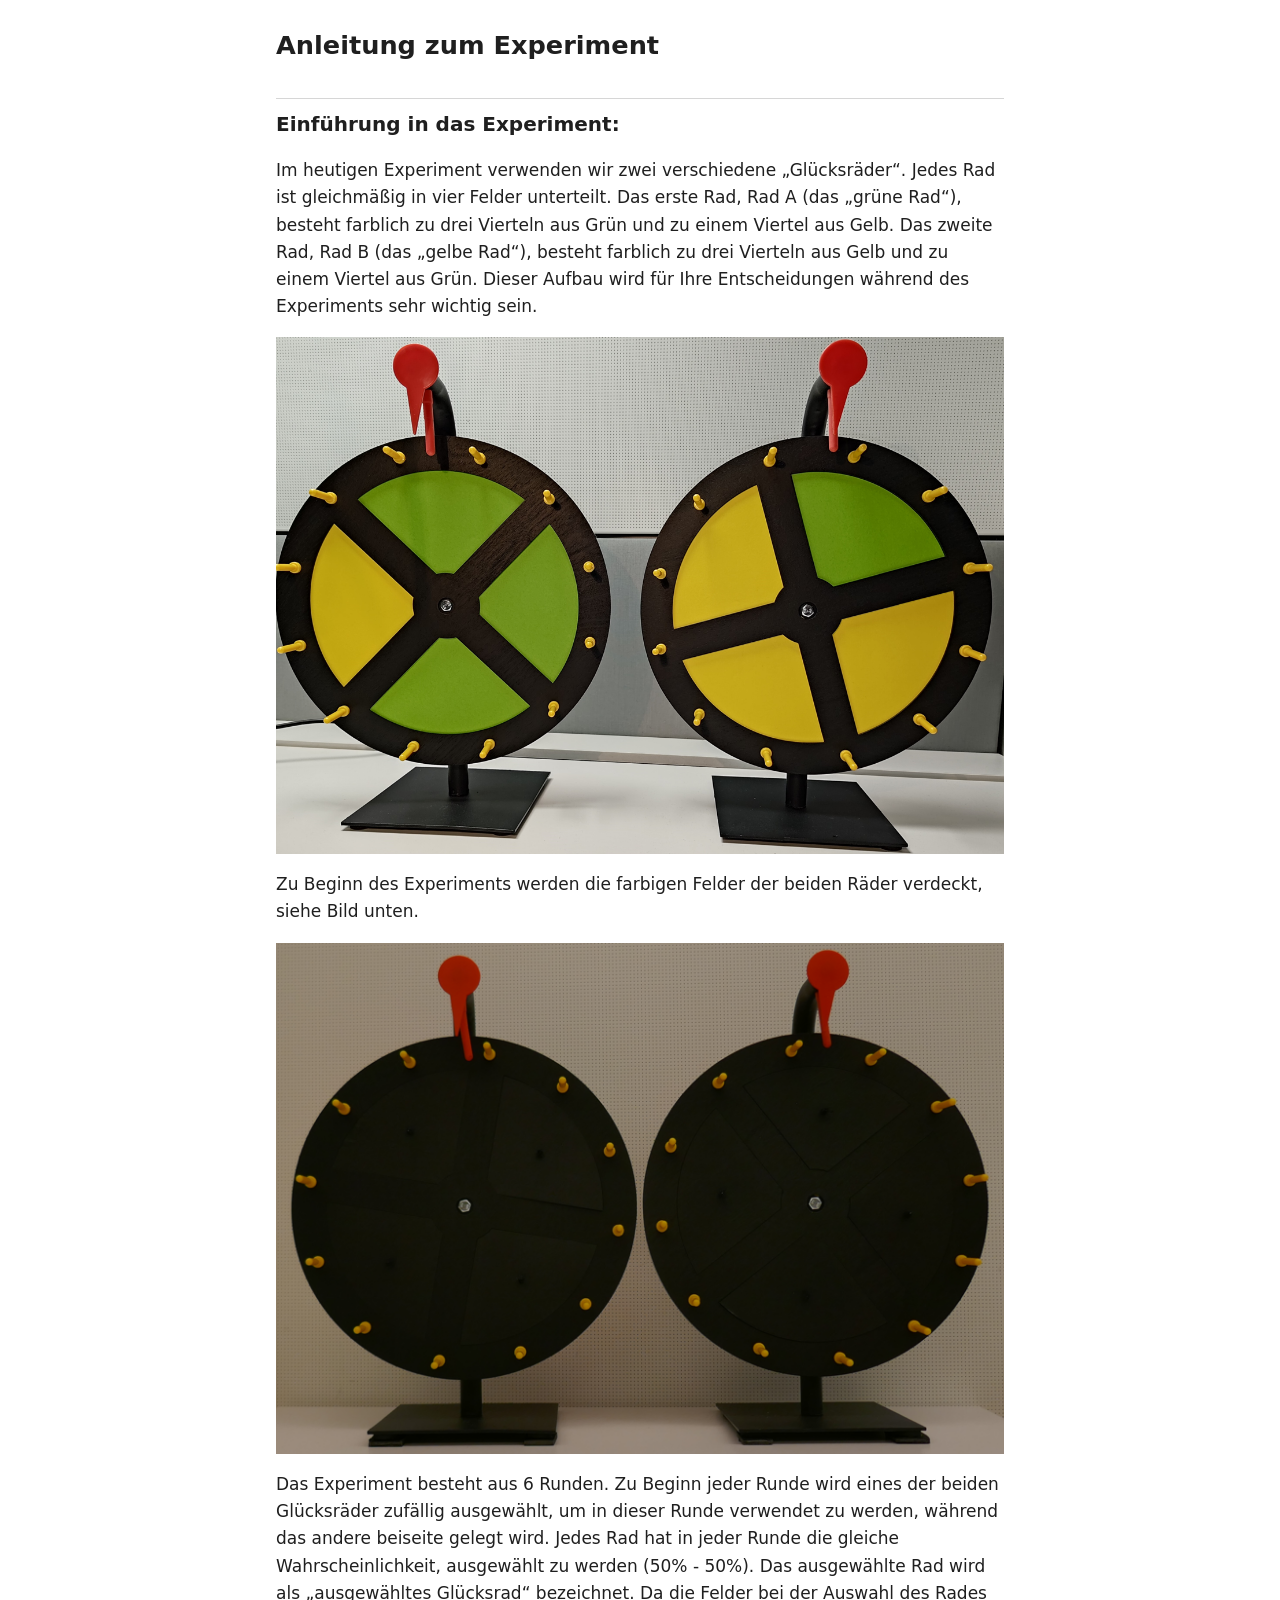
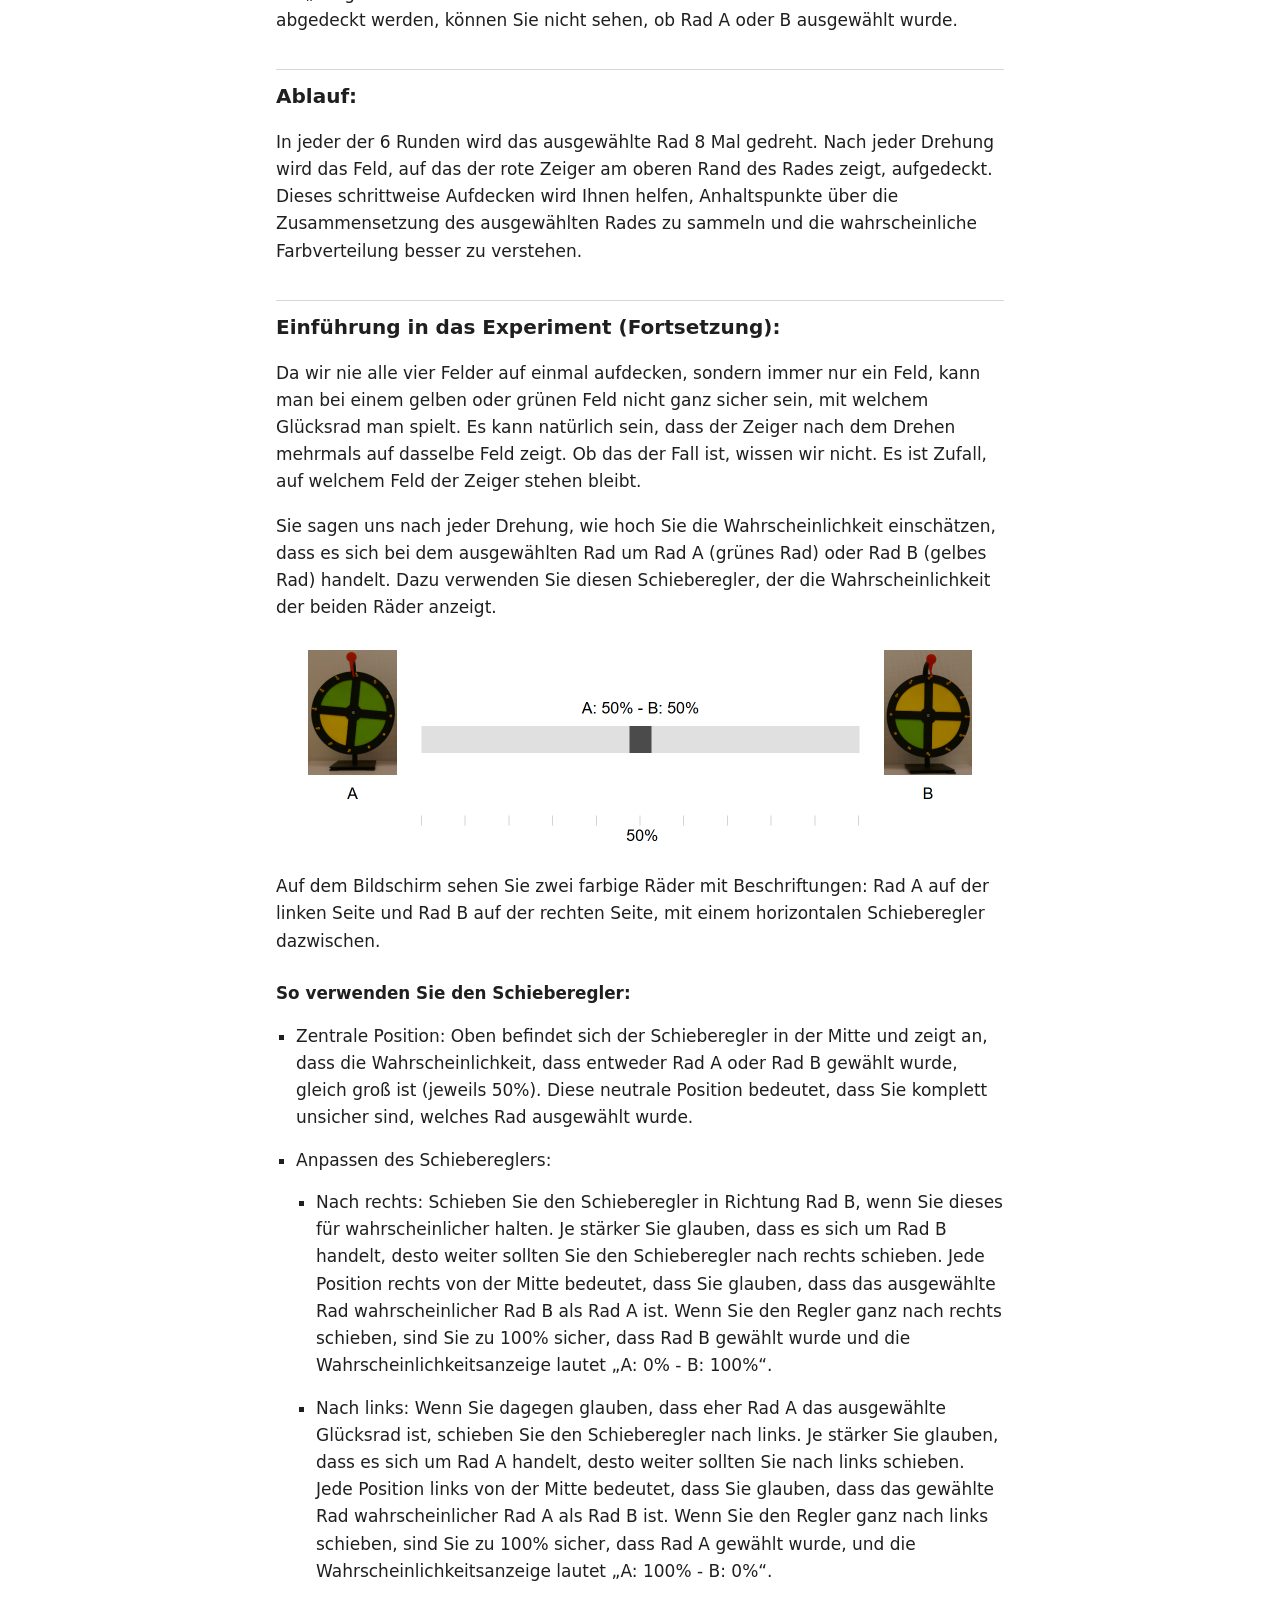
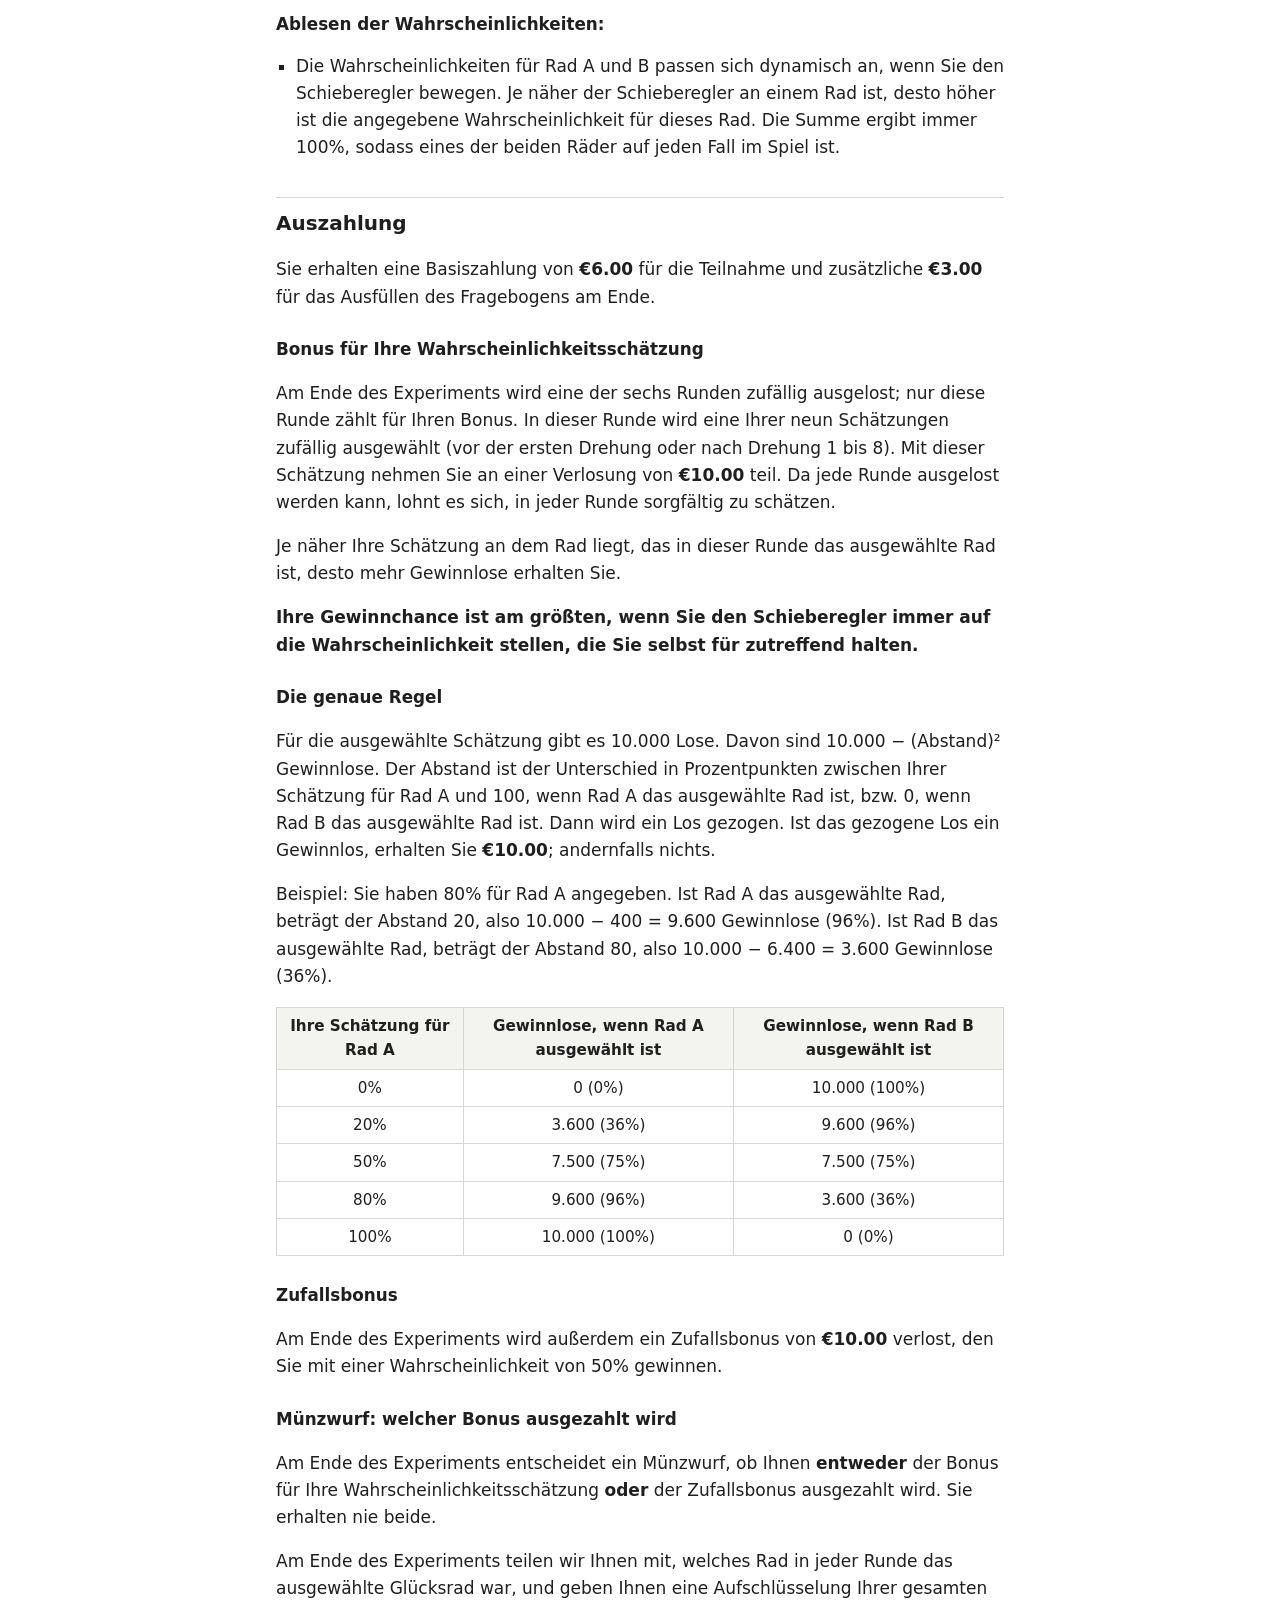
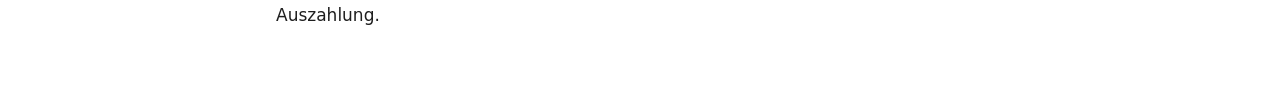
==== commit df376ff6: "German pages: exact text and indentation of the HHU instructions site Everything before "Auszahlung"" ====
--- a/de/index.html
+++ b/de/index.html
@@ -10,25 +10,36 @@
 <main>
 <h1>Anleitung zum Experiment</h1>
 
-<h2>Die beiden Glücksräder</h2>
+<h2>Einführung in das Experiment:</h2>
 <p>Im heutigen Experiment verwenden wir zwei verschiedene „Glücksräder“. Jedes Rad ist gleichmäßig in vier Felder unterteilt. Das erste Rad, Rad A (das „grüne Rad“), besteht farblich zu drei Vierteln aus Grün und zu einem Viertel aus Gelb. Das zweite Rad, Rad B (das „gelbe Rad“), besteht farblich zu drei Vierteln aus Gelb und zu einem Viertel aus Grün. Dieser Aufbau wird für Ihre Entscheidungen während des Experiments sehr wichtig sein.</p>
 <img src="../img/wheels.png" width="1259" height="894" alt="Rad A links mit drei grünen und einem gelben Feld, Rad B rechts mit drei gelben und einem grünen Feld">
 <p>Zu Beginn des Experiments werden die farbigen Felder der beiden Räder verdeckt, siehe Bild unten.</p>
 <img src="../img/wheels-covered.png" width="746" height="524" alt="Die beiden Räder mit verdeckten Feldern">
+<p>Das Experiment besteht aus 6 Runden. Zu Beginn jeder Runde wird eines der beiden Glücksräder zufällig ausgewählt, um in dieser Runde verwendet zu werden, während das andere beiseite gelegt wird. Jedes Rad hat in jeder Runde die gleiche Wahrscheinlichkeit, ausgewählt zu werden (50% - 50%). Das ausgewählte Rad wird als „ausgewähltes Glücksrad“ bezeichnet. Da die Felder bei der Auswahl des Rades abgedeckt werden, können Sie nicht sehen, ob Rad A oder B ausgewählt wurde.</p>
 
-<h2>Ablauf</h2>
-<p>Das Experiment besteht aus 6 Runden. Zu Beginn jeder Runde wird eines der beiden Glücksräder zufällig ausgewählt, um in dieser Runde verwendet zu werden, während das andere beiseite gelegt wird. Jedes Rad hat in jeder Runde die gleiche Wahrscheinlichkeit, ausgewählt zu werden (50% - 50%). Das ausgewählte Rad wird als „ausgewähltes Glücksrad“ bezeichnet. Da die Felder bei der Auswahl des Rades abgedeckt werden, können Sie nicht sehen, ob Rad A oder B ausgewählt wurde.</p>
+<h2>Ablauf:</h2>
 <p>In jeder der 6 Runden wird das ausgewählte Rad 8 Mal gedreht. Nach jeder Drehung wird das Feld, auf das der rote Zeiger am oberen Rand des Rades zeigt, aufgedeckt. Dieses schrittweise Aufdecken wird Ihnen helfen, Anhaltspunkte über die Zusammensetzung des ausgewählten Rades zu sammeln und die wahrscheinliche Farbverteilung besser zu verstehen.</p>
+
+<h2>Einführung in das Experiment (Fortsetzung):</h2>
 <p>Da wir nie alle vier Felder auf einmal aufdecken, sondern immer nur ein Feld, kann man bei einem gelben oder grünen Feld nicht ganz sicher sein, mit welchem Glücksrad man spielt. Es kann natürlich sein, dass der Zeiger nach dem Drehen mehrmals auf dasselbe Feld zeigt. Ob das der Fall ist, wissen wir nicht. Es ist Zufall, auf welchem Feld der Zeiger stehen bleibt.</p>
+<p>Sie sagen uns nach jeder Drehung, wie hoch Sie die Wahrscheinlichkeit einschätzen, dass es sich bei dem ausgewählten Rad um Rad A (grünes Rad) oder Rad B (gelbes Rad) handelt. Dazu verwenden Sie diesen Schieberegler, der die Wahrscheinlichkeit der beiden Räder anzeigt.</p>
+<img src="../img/slider.png" width="688" height="218" alt="Schieberegler zwischen Rad A (links) und Rad B (rechts) mit der Anzeige „A: 50% - B: 50%“">
+<p>Auf dem Bildschirm sehen Sie zwei farbige Räder mit Beschriftungen: Rad A auf der linken Seite und Rad B auf der rechten Seite, mit einem horizontalen Schieberegler dazwischen.</p>
 
-<h2>Der Schieberegler</h2>
-<p>Vor der ersten Drehung und nach jeder Drehung sagen Sie uns, wie hoch Sie die Wahrscheinlichkeit einschätzen, dass es sich bei dem ausgewählten Rad um Rad A (grünes Rad) oder Rad B (gelbes Rad) handelt. Dazu verwenden Sie diesen Schieberegler, der die Wahrscheinlichkeit der beiden Räder anzeigt. Auf dem Bildschirm sehen Sie zwei farbige Räder mit Beschriftungen: Rad A auf der linken Seite und Rad B auf der rechten Seite, mit einem horizontalen Schieberegler dazwischen.</p>
-<img src="../img/slider.png" width="688" height="218" alt="Schieberegler zwischen Rad A (links) und Rad B (rechts) mit der Anzeige „A: 50% - B: 50%“">
-<ul>
-<li>Mitte: Die Wahrscheinlichkeit, dass entweder Rad A oder Rad B gewählt wurde, ist gleich groß (jeweils 50%).</li>
+<h3>So verwenden Sie den Schieberegler:</h3>
+<ul class="site-list">
+<li>Zentrale Position: Oben befindet sich der Schieberegler in der Mitte und zeigt an, dass die Wahrscheinlichkeit, dass entweder Rad A oder Rad B gewählt wurde, gleich groß ist (jeweils 50%). Diese neutrale Position bedeutet, dass Sie komplett unsicher sind, welches Rad ausgewählt wurde.</li>
+<li>Anpassen des Schiebereglers:
+<ul class="site-list">
 <li>Nach rechts: Schieben Sie den Schieberegler in Richtung Rad B, wenn Sie dieses für wahrscheinlicher halten. Je stärker Sie glauben, dass es sich um Rad B handelt, desto weiter sollten Sie den Schieberegler nach rechts schieben. Jede Position rechts von der Mitte bedeutet, dass Sie glauben, dass das ausgewählte Rad wahrscheinlicher Rad B als Rad A ist. Wenn Sie den Regler ganz nach rechts schieben, sind Sie zu 100% sicher, dass Rad B gewählt wurde und die Wahrscheinlichkeitsanzeige lautet „A: 0% - B: 100%“.</li>
 <li>Nach links: Wenn Sie dagegen glauben, dass eher Rad A das ausgewählte Glücksrad ist, schieben Sie den Schieberegler nach links. Je stärker Sie glauben, dass es sich um Rad A handelt, desto weiter sollten Sie nach links schieben. Jede Position links von der Mitte bedeutet, dass Sie glauben, dass das gewählte Rad wahrscheinlicher Rad A als Rad B ist. Wenn Sie den Regler ganz nach links schieben, sind Sie zu 100% sicher, dass Rad A gewählt wurde, und die Wahrscheinlichkeitsanzeige lautet „A: 100% - B: 0%“.</li>
-<li>Ablesen der Wahrscheinlichkeiten: Die Wahrscheinlichkeiten für Rad A und B passen sich dynamisch an, wenn Sie den Schieberegler bewegen. Je näher der Schieberegler an einem Rad ist, desto höher ist die angegebene Wahrscheinlichkeit für dieses Rad. Die Summe ergibt immer 100%, sodass eines der beiden Räder auf jeden Fall im Spiel ist.</li>
+</ul>
+</li>
+</ul>
+
+<h3>Ablesen der Wahrscheinlichkeiten:</h3>
+<ul class="site-list">
+<li>Die Wahrscheinlichkeiten für Rad A und B passen sich dynamisch an, wenn Sie den Schieberegler bewegen. Je näher der Schieberegler an einem Rad ist, desto höher ist die angegebene Wahrscheinlichkeit für dieses Rad. Die Summe ergibt immer 100%, sodass eines der beiden Räder auf jeden Fall im Spiel ist.</li>
 </ul>
 
 <h2>Auszahlung</h2>
--- a/style.css
+++ b/style.css
@@ -62,3 +62,7 @@
 .choice-list { border: 1px solid var(--line); border-radius: 6px; padding: 14px 16px; margin: 20px 0; }
 summary { cursor: pointer; font-weight: 600; }
 summary:focus-visible { outline: 2px solid var(--accent); outline-offset: 4px; }
+
+/* Slider lists on the English standard pages: indentation as on the HHU instructions site */
+.site-list { list-style-type: square; margin: 0; padding: 0; }
+.site-list li { margin: 0.9em 0 0.9em 15pt; }
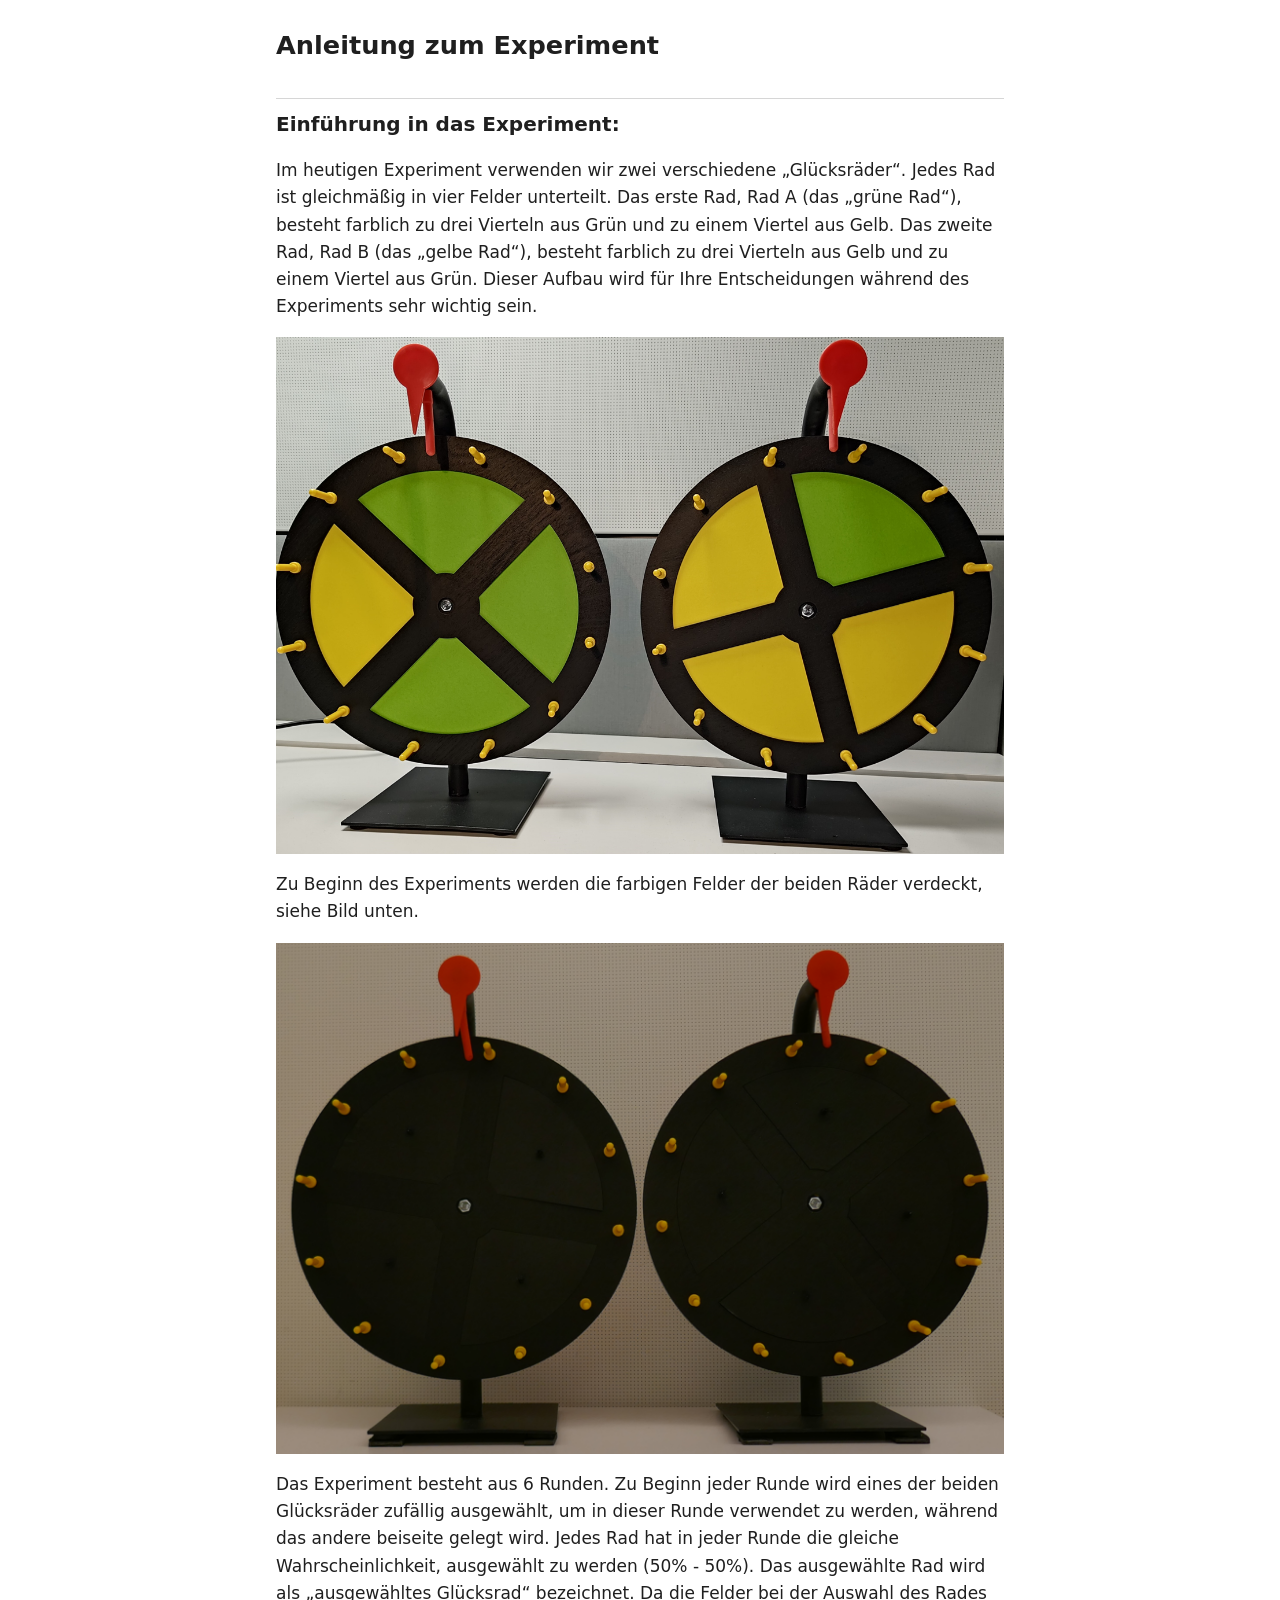
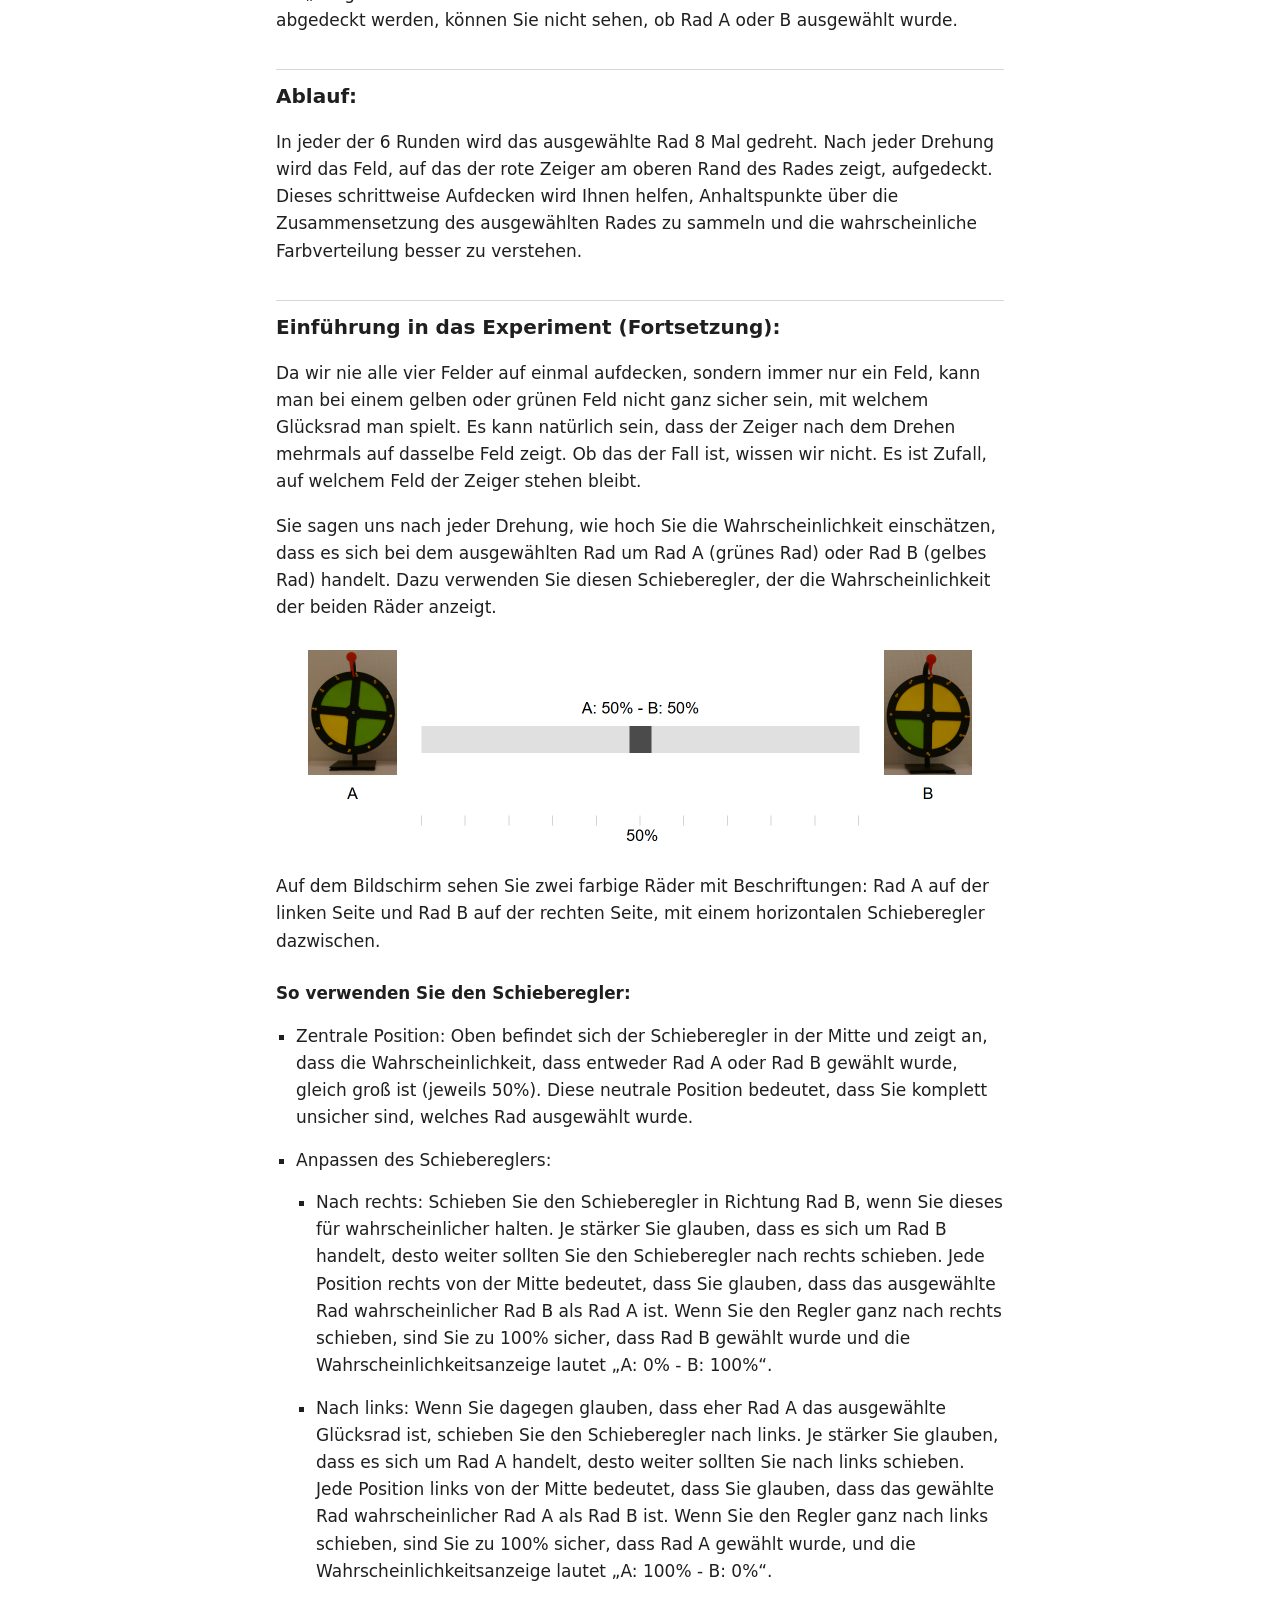
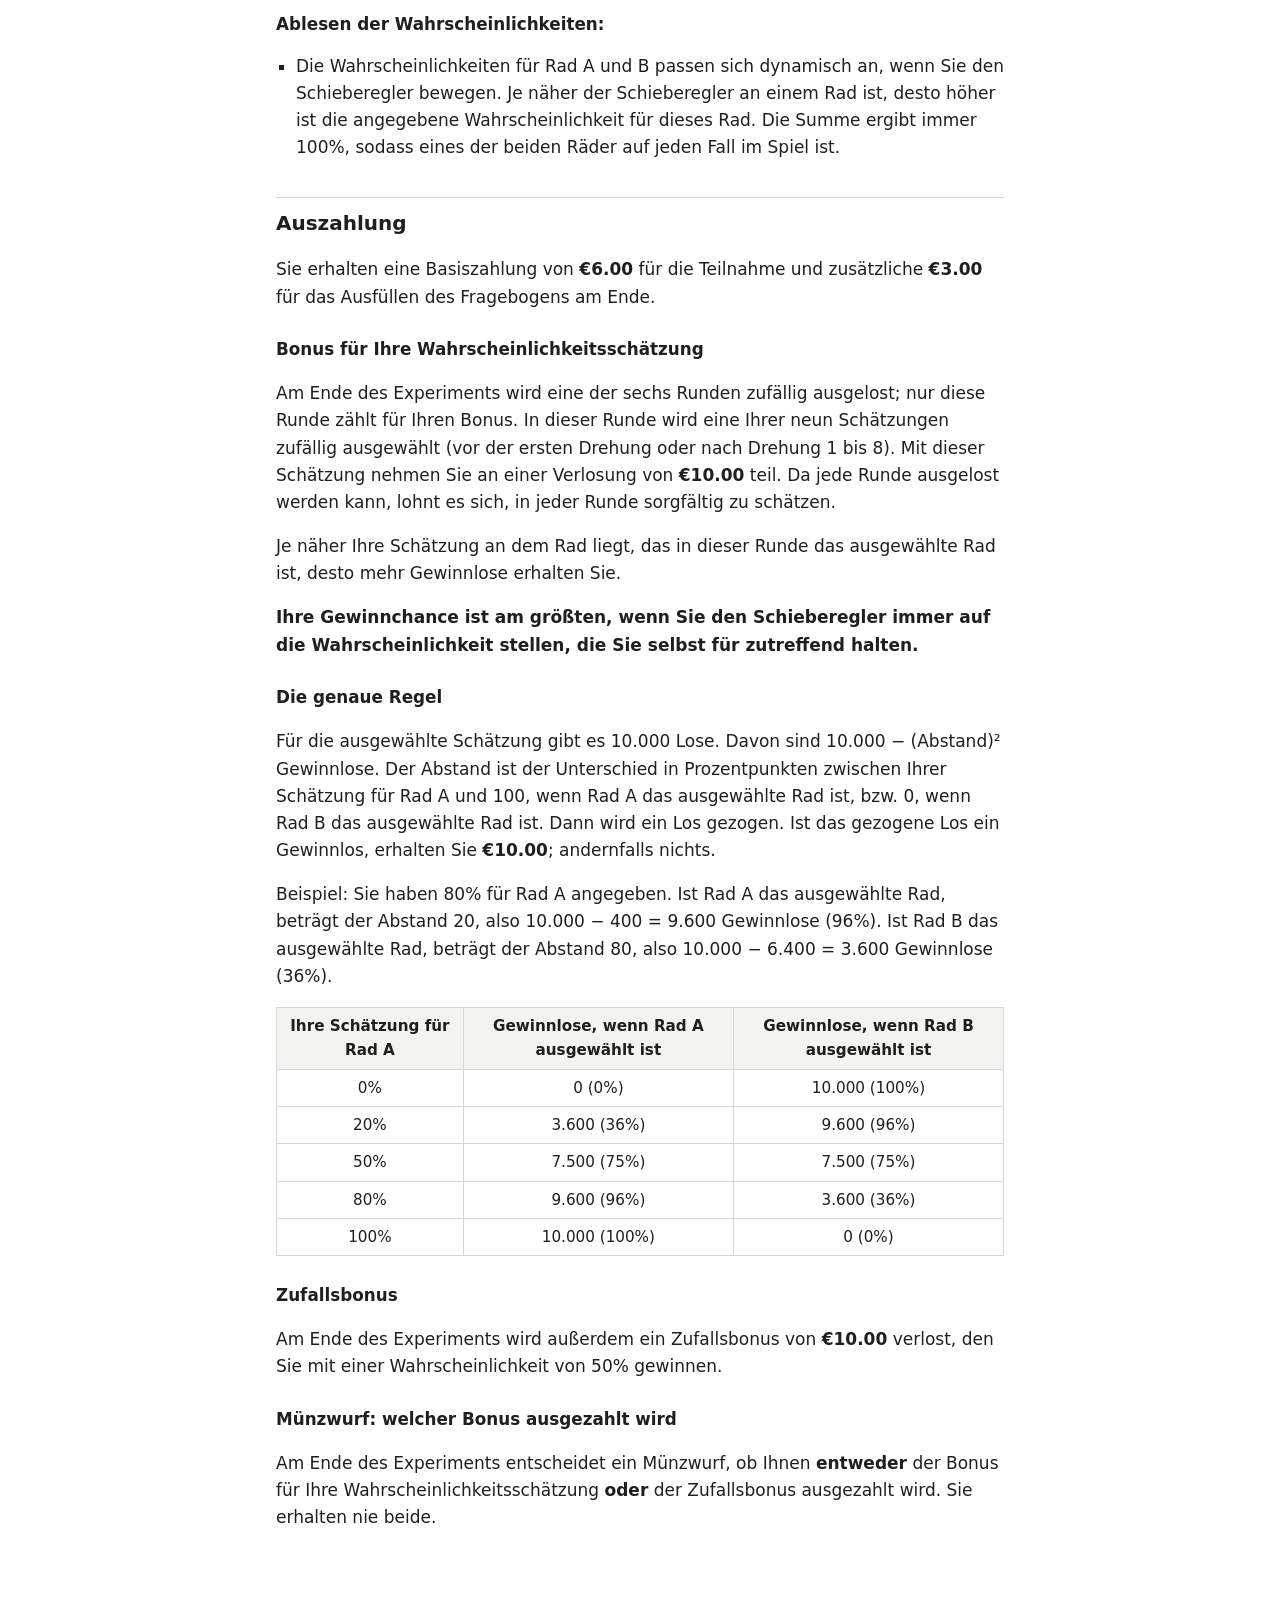
==== commit 3df1da0c: "Remove the end-of-experiment breakdown sentence from all pages Delete "At the end of the experiment " ====
--- a/de/index.html
+++ b/de/index.html
@@ -65,7 +65,6 @@
 <p>Am Ende des Experiments wird außerdem ein Zufallsbonus von <b>€10.00</b> verlost, den Sie mit einer Wahrscheinlichkeit von 50% gewinnen.</p>
 <h3>Münzwurf: welcher Bonus ausgezahlt wird</h3>
 <p>Am Ende des Experiments entscheidet ein Münzwurf, ob Ihnen <b>entweder</b> der Bonus für Ihre Wahrscheinlichkeitsschätzung <b>oder</b> der Zufallsbonus ausgezahlt wird. Sie erhalten nie beide.</p>
-<p>Am Ende des Experiments teilen wir Ihnen mit, welches Rad in jeder Runde das ausgewählte Glücksrad war, und geben Ihnen eine Aufschlüsselung Ihrer gesamten Auszahlung.</p>
 </main>
 </body>
 </html>
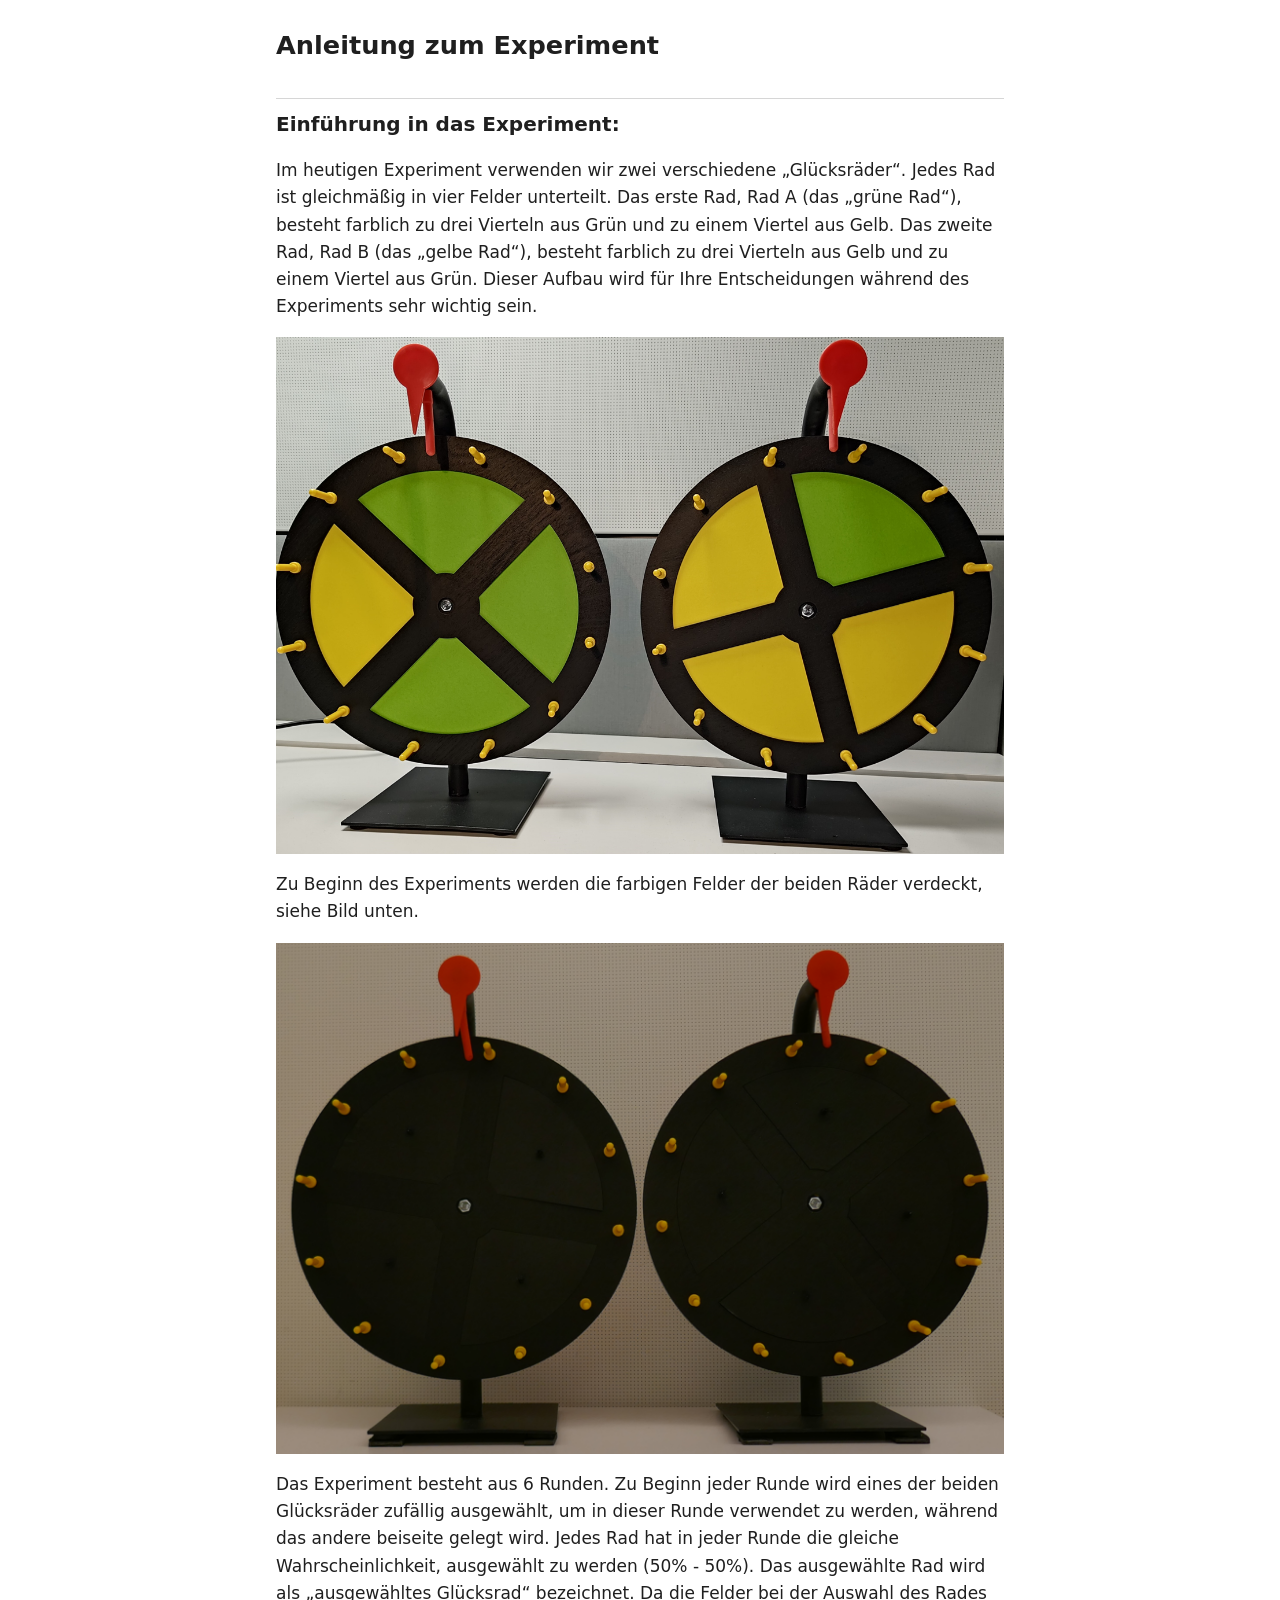
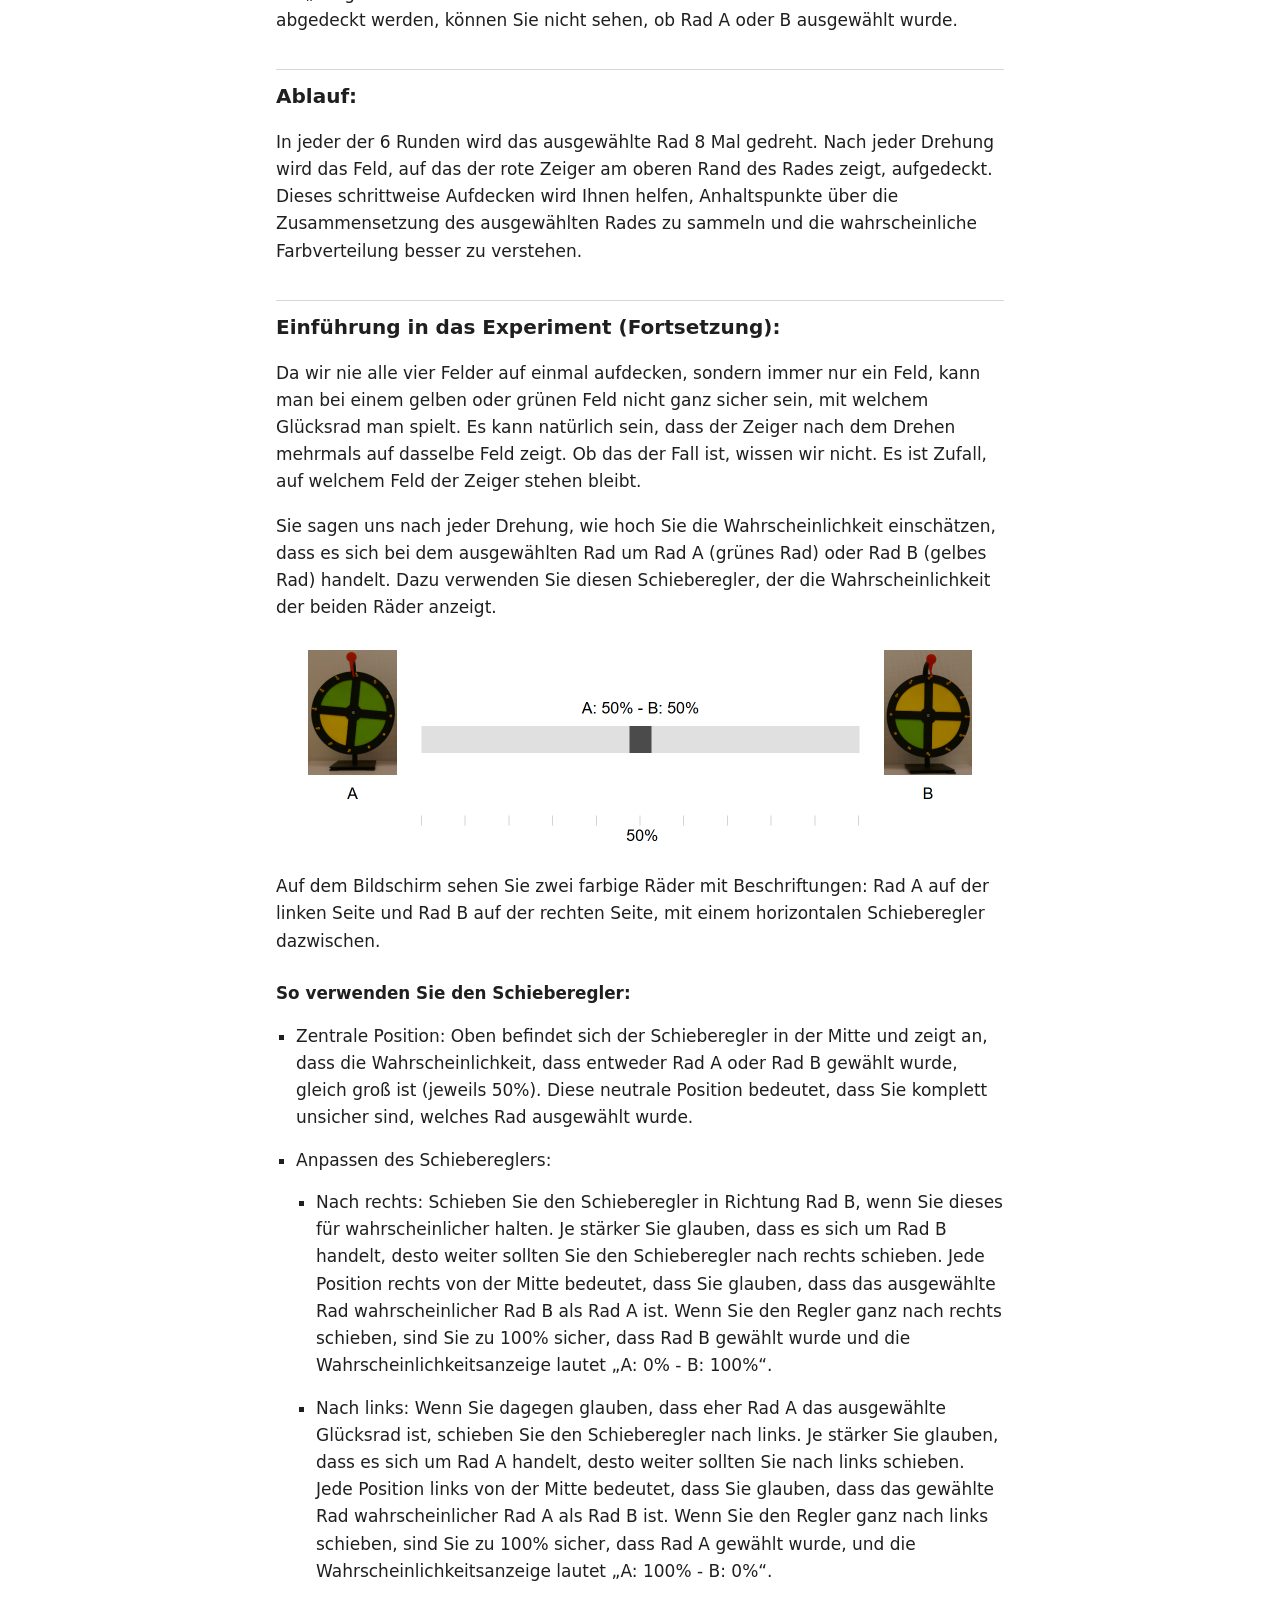
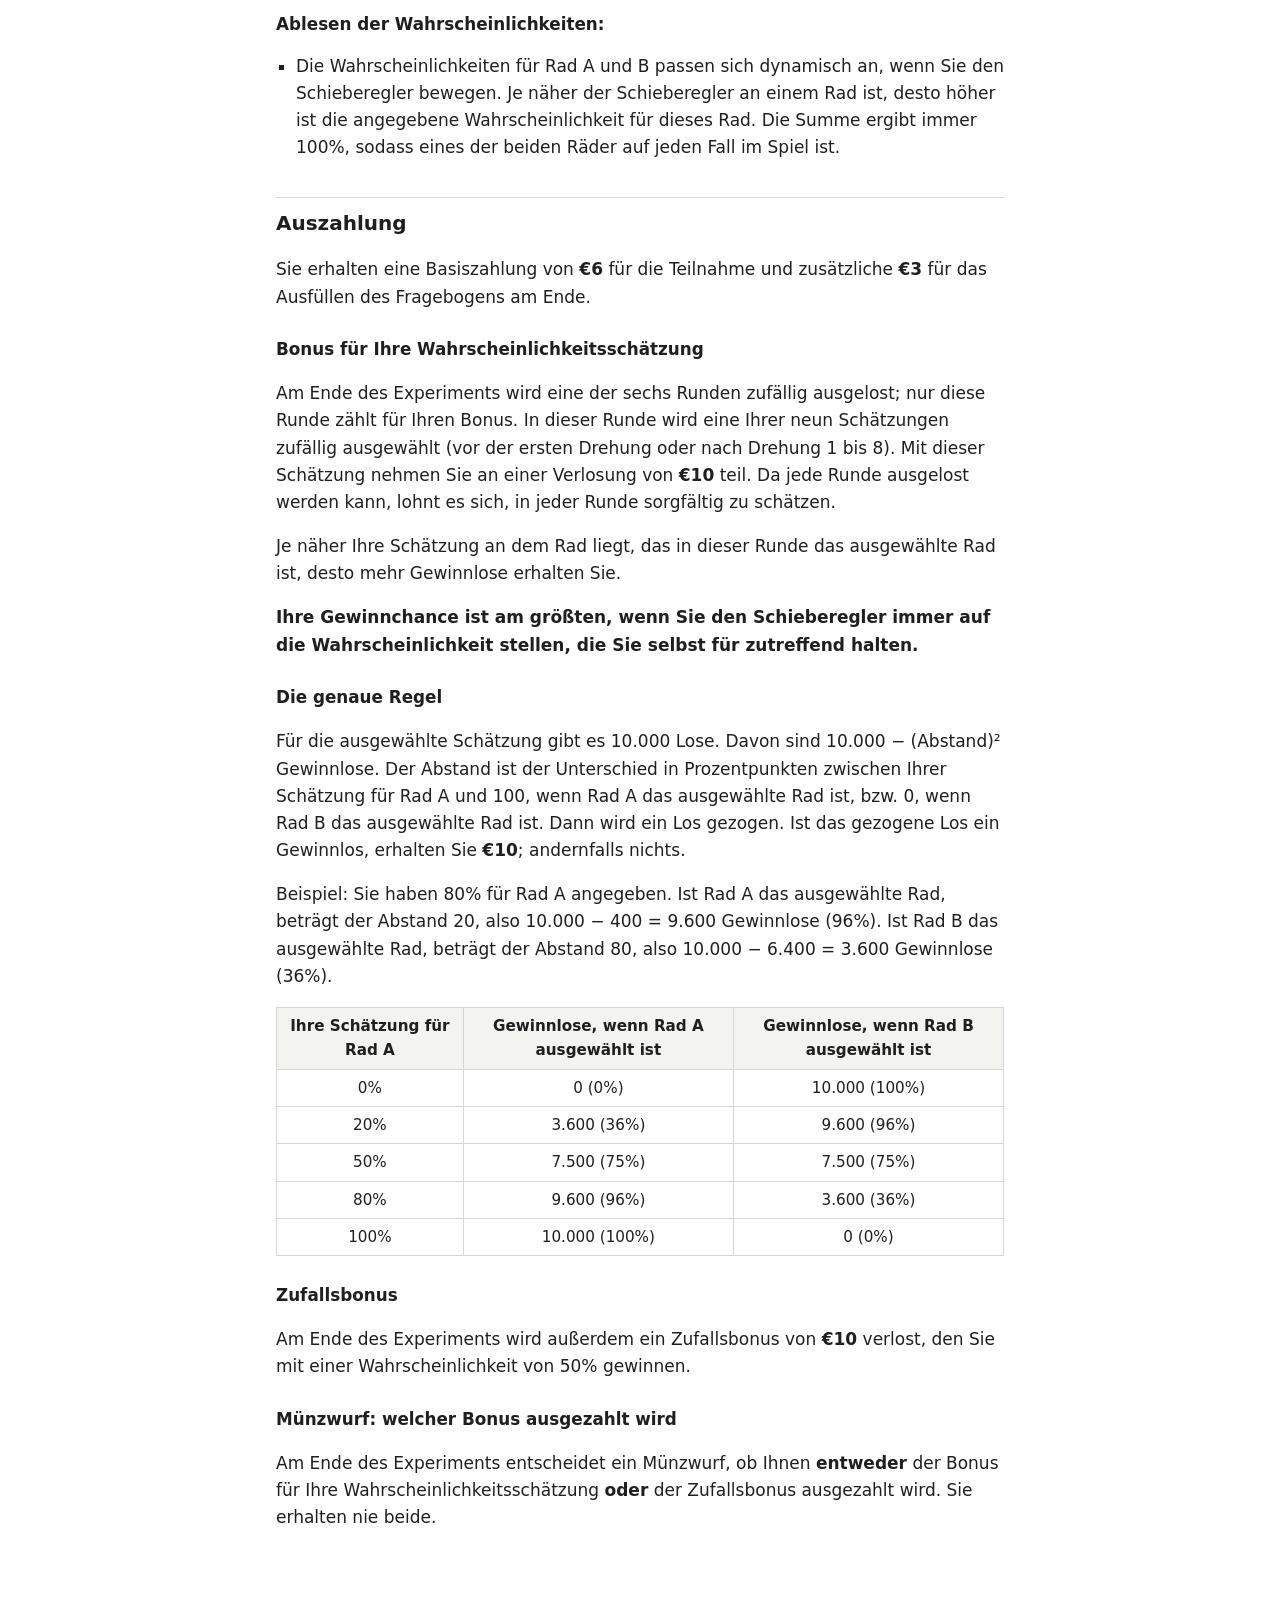
==== commit 33944a04: "Align English pages with the survey overview; expandable examples; no decimals; section ids - Englis" ====
--- a/de/index.html
+++ b/de/index.html
@@ -20,7 +20,7 @@
 <h2>Ablauf:</h2>
 <p>In jeder der 6 Runden wird das ausgewählte Rad 8 Mal gedreht. Nach jeder Drehung wird das Feld, auf das der rote Zeiger am oberen Rand des Rades zeigt, aufgedeckt. Dieses schrittweise Aufdecken wird Ihnen helfen, Anhaltspunkte über die Zusammensetzung des ausgewählten Rades zu sammeln und die wahrscheinliche Farbverteilung besser zu verstehen.</p>
 
-<h2>Einführung in das Experiment (Fortsetzung):</h2>
+<h2 id="slider">Einführung in das Experiment (Fortsetzung):</h2>
 <p>Da wir nie alle vier Felder auf einmal aufdecken, sondern immer nur ein Feld, kann man bei einem gelben oder grünen Feld nicht ganz sicher sein, mit welchem Glücksrad man spielt. Es kann natürlich sein, dass der Zeiger nach dem Drehen mehrmals auf dasselbe Feld zeigt. Ob das der Fall ist, wissen wir nicht. Es ist Zufall, auf welchem Feld der Zeiger stehen bleibt.</p>
 <p>Sie sagen uns nach jeder Drehung, wie hoch Sie die Wahrscheinlichkeit einschätzen, dass es sich bei dem ausgewählten Rad um Rad A (grünes Rad) oder Rad B (gelbes Rad) handelt. Dazu verwenden Sie diesen Schieberegler, der die Wahrscheinlichkeit der beiden Räder anzeigt.</p>
 <img src="../img/slider.png" width="688" height="218" alt="Schieberegler zwischen Rad A (links) und Rad B (rechts) mit der Anzeige „A: 50% - B: 50%“">
@@ -42,14 +42,14 @@
 <li>Die Wahrscheinlichkeiten für Rad A und B passen sich dynamisch an, wenn Sie den Schieberegler bewegen. Je näher der Schieberegler an einem Rad ist, desto höher ist die angegebene Wahrscheinlichkeit für dieses Rad. Die Summe ergibt immer 100%, sodass eines der beiden Räder auf jeden Fall im Spiel ist.</li>
 </ul>
 
-<h2>Auszahlung</h2>
-<p>Sie erhalten eine Basiszahlung von <b>€6.00</b> für die Teilnahme und zusätzliche <b>€3.00</b> für das Ausfüllen des Fragebogens am Ende.</p>
+<h2 id="payment">Auszahlung</h2>
+<p>Sie erhalten eine Basiszahlung von <b>€6</b> für die Teilnahme und zusätzliche <b>€3</b> für das Ausfüllen des Fragebogens am Ende.</p>
 <h3>Bonus für Ihre Wahrscheinlichkeitsschätzung</h3>
-<p>Am Ende des Experiments wird eine der sechs Runden zufällig ausgelost; nur diese Runde zählt für Ihren Bonus. In dieser Runde wird eine Ihrer neun Schätzungen zufällig ausgewählt (vor der ersten Drehung oder nach Drehung 1 bis 8). Mit dieser Schätzung nehmen Sie an einer Verlosung von <b>€10.00</b> teil. Da jede Runde ausgelost werden kann, lohnt es sich, in jeder Runde sorgfältig zu schätzen.</p>
+<p>Am Ende des Experiments wird eine der sechs Runden zufällig ausgelost; nur diese Runde zählt für Ihren Bonus. In dieser Runde wird eine Ihrer neun Schätzungen zufällig ausgewählt (vor der ersten Drehung oder nach Drehung 1 bis 8). Mit dieser Schätzung nehmen Sie an einer Verlosung von <b>€10</b> teil. Da jede Runde ausgelost werden kann, lohnt es sich, in jeder Runde sorgfältig zu schätzen.</p>
 <p>Je näher Ihre Schätzung an dem Rad liegt, das in dieser Runde das ausgewählte Rad ist, desto mehr Gewinnlose erhalten Sie.</p>
 <p><b>Ihre Gewinnchance ist am größten, wenn Sie den Schieberegler immer auf die Wahrscheinlichkeit stellen, die Sie selbst für zutreffend halten.</b></p>
 <h3>Die genaue Regel</h3>
-<p>Für die ausgewählte Schätzung gibt es 10.000 Lose. Davon sind 10.000 − (Abstand)² Gewinnlose. Der Abstand ist der Unterschied in Prozentpunkten zwischen Ihrer Schätzung für Rad A und 100, wenn Rad A das ausgewählte Rad ist, bzw. 0, wenn Rad B das ausgewählte Rad ist. Dann wird ein Los gezogen. Ist das gezogene Los ein Gewinnlos, erhalten Sie <b>€10.00</b>; andernfalls nichts.</p>
+<p>Für die ausgewählte Schätzung gibt es 10.000 Lose. Davon sind 10.000 − (Abstand)² Gewinnlose. Der Abstand ist der Unterschied in Prozentpunkten zwischen Ihrer Schätzung für Rad A und 100, wenn Rad A das ausgewählte Rad ist, bzw. 0, wenn Rad B das ausgewählte Rad ist. Dann wird ein Los gezogen. Ist das gezogene Los ein Gewinnlos, erhalten Sie <b>€10</b>; andernfalls nichts.</p>
 <p>Beispiel: Sie haben 80% für Rad A angegeben. Ist Rad A das ausgewählte Rad, beträgt der Abstand 20, also 10.000 − 400 = 9.600 Gewinnlose (96%). Ist Rad B das ausgewählte Rad, beträgt der Abstand 80, also 10.000 − 6.400 = 3.600 Gewinnlose (36%).</p>
 <div class="table-wrap"><table>
 <thead><tr><th scope="col">Ihre Schätzung für Rad A</th><th scope="col">Gewinnlose, wenn Rad A ausgewählt ist</th><th scope="col">Gewinnlose, wenn Rad B ausgewählt ist</th></tr></thead>
@@ -62,7 +62,7 @@
 </tbody>
 </table></div>
 <h3>Zufallsbonus</h3>
-<p>Am Ende des Experiments wird außerdem ein Zufallsbonus von <b>€10.00</b> verlost, den Sie mit einer Wahrscheinlichkeit von 50% gewinnen.</p>
+<p>Am Ende des Experiments wird außerdem ein Zufallsbonus von <b>€10</b> verlost, den Sie mit einer Wahrscheinlichkeit von 50% gewinnen.</p>
 <h3>Münzwurf: welcher Bonus ausgezahlt wird</h3>
 <p>Am Ende des Experiments entscheidet ein Münzwurf, ob Ihnen <b>entweder</b> der Bonus für Ihre Wahrscheinlichkeitsschätzung <b>oder</b> der Zufallsbonus ausgezahlt wird. Sie erhalten nie beide.</p>
 </main>
